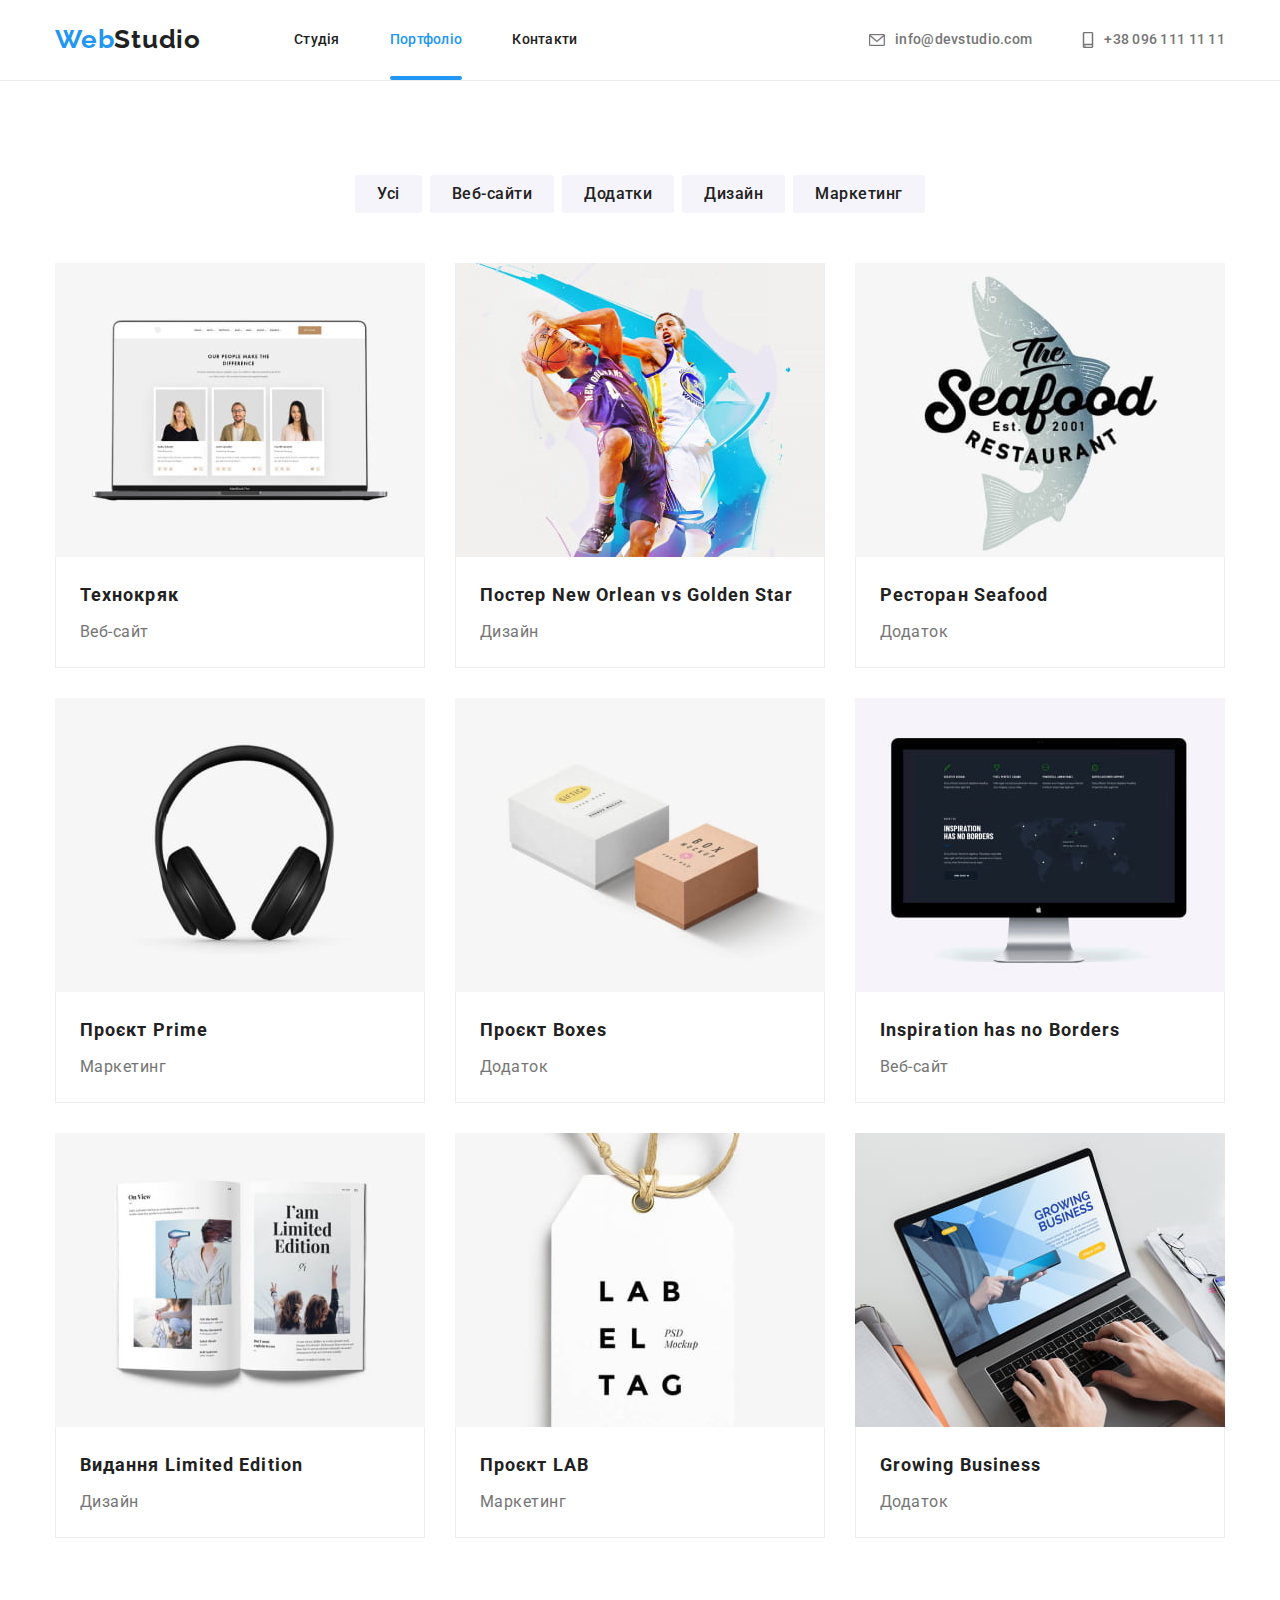
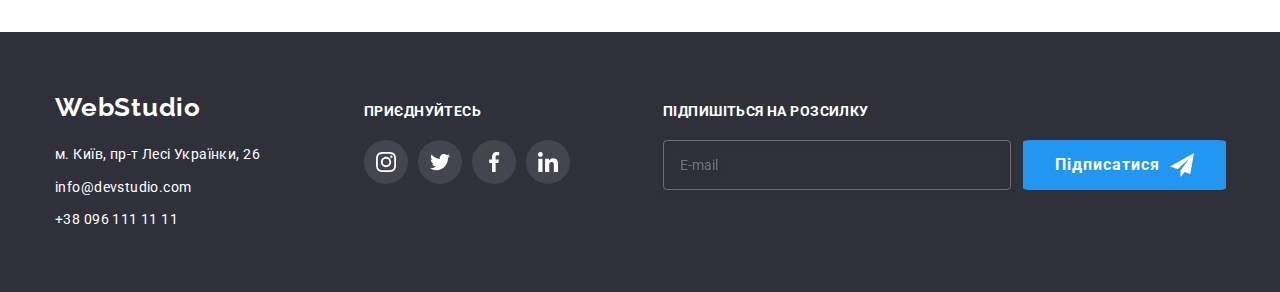
==== portfolio.html @ 3448c7d8 "Initial commit" ====
<!DOCTYPE html>
<html lang="en">

<head>
    <meta charset="UTF-8">
    <meta http-equiv="X-UA-Compatible" content="IE=edge">
    <meta name="viewport" content="width=device-width, initial-scale=1.0">
    <title>WebStudio</title>
    <link rel="stylesheet" href="./styles/modern-normalize.css">
    <link rel="stylesheet" href="./css/main.min.css">
    <!-- <link rel="stylesheet" href="./styles/styles.css"> -->
    <link rel="preconnect" href="https://fonts.googleapis.com">
    <link rel="preconnect" href="https://fonts.gstatic.com" crossorigin>
    <link rel="stylesheet"
        href="https://fonts.googleapis.com/css2?family=Raleway:wght@700&family=Roboto:wght@400;500;700;900&display=swap">

</head>

<body>
    <header class="header">
        <div class="header__container container">
            <!-- Logo -->
            <a class="logo link" href="./index.html"><span class="logo__accent">Web</span>Studio</a>
            <!--Navigation-->
            <nav class="site-nav">
                <ul class="site-nav__list list">
                    <li class="site-nav__item"><a class="site-nav__link link" href="./index.html">Студія</a>
                    </li>
                    <li class="site-nav__item"><a class="site-nav__link position link"
                            href="./portfolio.html">Портфоліо</a></li>
                    <li class="site-nav__item"><a class="site-nav__link link" href="./index.html">Контакти</a></li>
                </ul>
            </nav>

            <ul class="auth-nav list">
                <li class="auth-nav__item">
                    <a class="auth-nav__link link" href="mailto:info@devstudio.com">
                        <svg class="auth-nav__icon" width="16" height="12">
                            <use href="./imeges/icons.svg#envelope"></use>
                        </svg>
                        info@devstudio.com</a>
                </li>
                <li class="auth-nav__item"><a class="auth-nav__link link" href="tel:+380961111111">
                        <svg class="auth-nav__icon" width="12" height="16">
                            <use href="./imeges/icons.svg#smartphone"></use>
                        </svg>
                        +38 096 111 11 11</a></li>
            </ul>
        </div>
    </header>

    <main>
        <section class="section our-work">
            <div class="container">
                <h1 class="visually-hidden">Наші роботи</h1>
                <!-- list nav -->
                <ul class="button-list list">
                    <li class="button-list__item "><button class="btn" type="button">Усі</button></li>
                    <li class="button-list__item"><button class="btn" type="button">Веб-сайти</button></li>
                    <li class="button-list__item"><button class="btn" type="button">Додатки</button></li>
                    <li class="button-list__item"><button class="btn" type="button">Дизайн</button></li>
                    <li class="button-list__item"><button class="btn" type="button">Маркетинг</button></li>
                </ul>

                <ul class="card__list list">
                    <li class="card">
                        <a class="card__link link" href="">
                            <div class="card__thumb">
                                <img src="./imeges/img-portfolio/img.jpg" alt="Ноутбук із відкритим сайтом" width="370"
                                    height="294">
                                <div class="card__modal">
                                    <p class="card__text text">Ресурс пропонує комплексні пропозиції з різним рівнем
                                        функціоналу та
                                        сервісів. Все це дозволить відвідувачу отримати
                                        вичерпні відомості про компанію чи приватну особу.</p>
                                </div>
                            </div>
                            <div class="card__name">
                                <h2 class="card__title">Технокряк</h2>
                                <p class="card__category">Веб-сайт</p>
                            </div>
                        </a>

                    </li>
                    <li class="item card">
                        <a class="card__link link" href="">
                            <div class="card__thumb">
                                <img src="./imeges/img-portfolio/img-1.jpg" alt="Баскетболісти під час боротьби"
                                    width="370" height="294">
                                <div class="card__modal">
                                    <p class="card__text">Ресурс пропонує комплексні пропозиції з різним рівнем
                                        функціоналу та
                                        сервісів. Все це дозволить відвідувачу отримати
                                        вичерпні відомості про компанію чи приватну особу.</p>
                                </div>
                            </div>
                            <div class="card__name">
                                <h2 class="card__title">Постер New Orlean vs Golden Star</h2>
                                <p class="card__category">Дизайн</p>
                            </div>
                        </a>

                    </li>
                    <li class="item card">
                        <a class="card__link link" href="">
                            <div class="card__thumb">
                                <img src="./imeges/img-portfolio/img-2.jpg" alt="Логотип ресторана Seafood" width="370"
                                    height="294">
                                <div class="card__modal">
                                    <p class="card__text">Ресурс пропонує комплексні пропозиції з різним рівнем
                                        функціоналу та
                                        сервісів. Все це дозволить відвідувачу отримати
                                        вичерпні відомості про компанію чи приватну особу.</p>
                                </div>
                            </div>
                            <div class="card__name">
                                <h2 class="card__title">Ресторан Seafood</h2>
                                <p class="card__category">Додаток</p>
                            </div>
                        </a>

                    </li>
                    <li class="item card">
                        <a class="card__link link" href="">
                            <div class="card__thumb">
                                <img src="./imeges/img-portfolio/img-3.jpg" alt="Повнорозмірні навушники" width="370"
                                    height="294">
                                <div class="card__modal">
                                    <p class="card__text">Ресурс пропонує комплексні пропозиції з різним рівнем
                                        функціоналу та
                                        сервісів. Все це дозволить відвідувачу отримати
                                        вичерпні відомості про компанію чи приватну особу.</p>
                                </div>
                            </div>
                            <div class="card__name">
                                <h2 class="card__title">Проєкт Prime</h2>
                                <p class="card__category">Маркетинг</p>
                            </div>
                        </a>

                    </li>
                    <li class="item card">
                        <a class="card__link link" href="">
                            <div class="card__thumb">
                                <img src="./imeges/img-portfolio/img-4.jpg"
                                    alt="Дві коробки, велика білого кольору маленька коричневого кольору" width="370"
                                    height="294">
                                <div class="card__modal">
                                    <p class="card__text">Ресурс пропонує комплексні пропозиції з різним рівнем
                                        функціоналу та
                                        сервісів. Все це дозволить відвідувачу отримати
                                        вичерпні відомості про компанію чи приватну особу.</p>
                                </div>
                            </div>
                            <div class="card__name">
                                <h2 class="card__title">Проєкт Boxes</h2>
                                <p class="card__category">Додаток</p>
                            </div>
                        </a>

                    </li>
                    <li class="item card">
                        <a href="" class="card__link link">
                            <div class="card__thumb">
                                <img src="./imeges/img-portfolio/img-5.jpg"
                                    alt="iMac з відкритим сайтом Inspiration has no Borders" width="370" height="294">
                                <div class="card__modal">
                                    <p class="card__text">Ресурс пропонує комплексні пропозиції з різним рівнем
                                        функціоналу та
                                        сервісів. Все це дозволить відвідувачу отримати
                                        вичерпні відомості про компанію чи приватну особу.</p>
                                </div>
                            </div>
                            <div class="card__name">
                                <h2 class="card__title">Inspiration has no Borders</h2>
                                <p class="card__category">Веб-сайт</p>
                            </div>
                        </a>

                    </li>
                    <li class="item card">
                        <a href="" class="card__link link">
                            <div class="card__thumb">
                                <img src="./imeges/img-portfolio/img-6.jpg" alt="Відкрита біла книжка" width="370"
                                    height="294">
                                <div class="card__modal">
                                    <p class="card__text">Ресурс пропонує комплексні пропозиції з різним рівнем
                                        функціоналу та
                                        сервісів. Все це дозволить відвідувачу отримати
                                        вичерпні відомості про компанію чи приватну особу.</p>
                                </div>
                            </div>
                            <div class="card__name">
                                <h2 class="card__title">Видання Limited Edition</h2>
                                <p class="card__category">Дизайн</p>
                            </div>
                        </a>

                    </li>
                    <li class="item card">
                        <a href="" class="card__link link">
                            <div class="card__thumb">
                                <img src="./imeges/img-portfolio/img-7.jpg" alt="Бірки для одягу" width="370"
                                    height="294">
                                <div class="card__modal">
                                    <p class="card__text">Ресурс пропонує комплексні пропозиції з різним рівнем
                                        функціоналу та
                                        сервісів. Все це дозволить відвідувачу отримати
                                        вичерпні відомості про компанію чи приватну особу.</p>
                                </div>
                            </div>
                            <div class="card__name">
                                <h2 class="card__title">Проєкт LAB</h2>
                                <p class="card__category">Маркетинг</p>
                            </div>
                        </a>

                    </li>
                    <li class="item card">
                        <a href="" class="card__link link">
                            <div class="card__thumb">
                                <img src="./imeges/img-portfolio/img-8.jpg" alt="Процес роботи на наутбуц" width="370"
                                    height="294">
                                <div class="card__modal">
                                    <p class="card__text">Ресурс пропонує комплексні пропозиції з різним рівнем
                                        функціоналу та
                                        сервісів. Все це дозволить відвідувачу отримати
                                        вичерпні відомості про компанію чи приватну особу.</p>
                                </div>
                            </div>
                            <div class="card__name">
                                <h2 class="card__title">Growing Business</h2>
                                <p class="card__category">Додаток</p>
                            </div>
                        </a>

                    </li>
                </ul>

            </div>
        </section>



    </main>

    <footer class="footer">

        <!--Address-->
        <div class="container foot-add">

            <div class="address-thomb">
                <a class="logo link" href="./index.html"><span class="alogo__accent">Web</span>Studio</a>

                <address class="address">
                    <ul class="address__list">
                        <li class="address__item"><a class="address__link link"
                                href="https://goo.gl/maps/9xss51EfxwouUqXj7" target="_blank"
                                rel="noreferrer noopener">м. Київ, пр-т Лесі Українки, 26</a>
                        </li>
                        <li class="address__item"><a class="address__link link"
                                href="mailto:info@devstudio.com">info@devstudio.com</a></li>
                        <li class="address__item"><a class="address__link link" href="tel:+380961111111">+38 096 111 11
                                11</a></li>
                    </ul>
                </address>
            </div>


            <div class="sociallink">
                <p class="sociallink__title title">приєднуйтесь</p>
                <ul class="social-network list">
                    <li class="social-network__item"><a class="social-network__link social-network__link--darkbg link"
                            href="https://www.instagram.com" target="_blank" aria-label="instagram">
                            <svg class="social-network__icon social-network__icon--white" width="20" height="20">
                                <use href="./imeges/icons.svg#instagram"></use>
                            </svg></a></li>
                    <li class="social-network__item"><a class="social-network__link social-network__link--darkbg link"
                            href="https://twitter.com/?lang=ru" target="_blank" aria-label="twitter"><svg
                                class="social-network__icon social-network__icon--white" width="20" height="20">
                                <use href="./imeges/icons.svg#twitter"></use>
                            </svg></a></li>
                    <li class="social-network__item"><a class="social-network__link social-network__link--darkbg link"
                            href="https://www.facebook.com" target="_blank" aria-label="facebook"><svg
                                class="social-network__icon social-network__icon--white" width="20" height="20">
                                <use href="./imeges/icons.svg#facebook"></use>
                            </svg></a></li>
                    <li class="social-network__item"><a class="social-network__link social-network__link--darkbg link"
                            href="https://www.linkedin.com/login/uk" target="_blank" aria-label="linkedin"><svg
                                class="social-network__icon social-network__icon--white" width="20" height="20">
                                <use href="./imeges/icons.svg#linkedin"></use>
                            </svg></a></li>
                </ul>
            </div>

            <div class="send-form">
                <form name="send-form">
                    <p class="send-form__title">Підпишіться на розсилку</p>
                    <div class="send-form__thomb">
                        <label>
                            <input class="send__input" type="email" name="send" placeholder="E-mail">
                        </label>
                        <button class="send__btn primary btn" type="submit">
                            Підписатися
                            <svg class="send__icon" width="24" height="24">
                                <use href="./imeges/icons.svg#send"></use>
                            </svg>
                        </button>
                    </div>
                </form>
            </div>

        </div>
    </footer>
</body>

</html>
---- css/main.min.css ----
:root{--main-color-title: #212121;--main-color-text: #757575;--accent-color: #2196F3;--additional-color: rgba(255, 255, 255, 0.6);--black-color: #000000;--main-background-color: #fff;--header-bg: #ECECEC;--additional-bg: #2F303A;--btn-color: #F5F4FA;--bg-portfolio: #EEEEEE;--icon: #AFB1B8;--white-ten-persent: rgba(255, 255, 255, 0.1);--black-ten-persent: rgba(0, 0, 0, 0.1);--backdrop: rgba(0, 0, 0, 0.2);--rgba-accent-bg: rgba(33, 150, 243, 0.9);--activity-modal: rgba(47, 48, 58, 0.8);--duration: 250ms;--timing-function: cubic-bezier(0.4, 0, 0.2, 1);--register-form-border: 1px solid rgba(33, 33, 33, 0.2)}h1,h2,h3,h4,h5,h6,p,ul{margin-top:0;margin-bottom:0;padding-right:0;padding-left:0}body{background-color:var(--main-background-color);color:var(--main-color-text);font-family:"Roboto",sans-serif;letter-spacing:.03em;font-size:14px}img{display:block}.list{display:-webkit-box;display:-ms-flexbox;display:flex;list-style-type:none;margin:0;padding-left:0}.link{text-decoration:none;color:var(--main-color-title)}.title{margin-bottom:10px;font-weight:700;font-size:14px;line-height:1.14;letter-spacing:.03em;text-transform:uppercase;color:var(--main-color-title)}.position{position:relative;color:#2196f3}.section{padding-top:94px;padding-bottom:94px}.section-title{margin-bottom:50px;font-weight:700;font-size:36px;line-height:1.16;text-align:center;letter-spacing:.03em;color:var(--main-color-title)}.visually-hidden{position:absolute;width:1px;height:1px;margin:-1px;border:0;padding:0;white-space:nowrap;-webkit-clip-path:inset 100%;clip-path:inset 100%;clip:rect(0 0 0 0);overflow:hidden}.container{margin-right:auto;margin-left:auto;width:1200px;padding-right:15px;padding-left:15px}.header{border-bottom-width:1px;border-bottom-style:solid;border-bottom-color:var(--header-bg)}.header__container{display:-webkit-box;display:-ms-flexbox;display:flex;-webkit-box-align:center;-ms-flex-align:center;align-items:center}.auth-nav{display:-webkit-box;display:-ms-flexbox;display:flex}.site-nav__item,.auth-nav__item{font-weight:500;font-size:14px;line-height:1.14;letter-spacing:.02em}.site-nav__item+.site-nav__item{margin-left:50px}.auth-nav{margin-left:auto}.auth-nav__item+.auth-nav__item{margin-left:50px}.site-nav__link,.auth-nav__link{-webkit-transition:color var(--duration) var(--timing-function);transition:color var(--duration) var(--timing-function)}.site-nav__link:hover,.site-nav__link:focus{color:var(--accent-color)}.site-nav__link{display:block;padding-top:32px;padding-bottom:32px}.auth-nav__link{color:var(--main-color-text)}.auth-nav__link:hover{color:var(--accent-color)}.auth-nav__link:focus{color:var(--accent-color)}.site-nav__link.position::after{position:absolute;left:0;bottom:0;content:"";width:100%;height:4px;border-radius:2px;background-color:var(--accent-color)}.auth-nav__icon{fill:currentColor;stroke:currentColor}.auth-nav__link{display:-webkit-box;display:-ms-flexbox;display:flex;-webkit-box-align:center;-ms-flex-align:center;align-items:center;gap:10px}.btn{padding-top:6px;padding-right:22px;padding-bottom:6px;padding-left:22px;cursor:pointer;outline:none;border:none;border-radius:4%;font-weight:500;font-size:16px;line-height:1.625;-webkit-box-align:center;-ms-flex-align:center;align-items:center;text-align:center;letter-spacing:.03em;color:var(--main-color-title);background-color:var(--btn-color);font-family:inherit;-webkit-transition:color var(--duration) var(--timing-function),background-color var(--duration) var(--timing-function),-webkit-box-shadow var(--duration) var(--timing-function);transition:color var(--duration) var(--timing-function),background-color var(--duration) var(--timing-function),-webkit-box-shadow var(--duration) var(--timing-function);transition:color var(--duration) var(--timing-function),background-color var(--duration) var(--timing-function),box-shadow var(--duration) var(--timing-function);transition:color var(--duration) var(--timing-function),background-color var(--duration) var(--timing-function),box-shadow var(--duration) var(--timing-function),-webkit-box-shadow var(--duration) var(--timing-function)}.btn:hover{color:var(--main-background-color);background-color:var(--accent-color);-webkit-box-shadow:0px 3px 1px rgba(0,0,0,.1),0px 1px 2px rgba(0,0,0,.08),0px 2px 2px rgba(0,0,0,.12);box-shadow:0px 3px 1px rgba(0,0,0,.1),0px 1px 2px rgba(0,0,0,.08),0px 2px 2px rgba(0,0,0,.12)}.btn:focus{color:var(--main-background-color);background-color:var(--accent-color);-webkit-box-shadow:0px 3px 1px rgba(0,0,0,.1),0px 1px 2px rgba(0,0,0,.08),0px 2px 2px rgba(0,0,0,.12);box-shadow:0px 3px 1px rgba(0,0,0,.1),0px 1px 2px rgba(0,0,0,.08),0px 2px 2px rgba(0,0,0,.12)}.btn:active{color:var(--main-background-color);background-color:var(--accent-color);-webkit-box-shadow:0px 3px 1px rgba(0,0,0,.1),0px 1px 2px rgba(0,0,0,.08),0px 2px 2px rgba(0,0,0,.12);box-shadow:0px 3px 1px rgba(0,0,0,.1),0px 1px 2px rgba(0,0,0,.08),0px 2px 2px rgba(0,0,0,.12)}.btn.primary{padding-top:10px;padding-right:32px;padding-bottom:10px;padding-left:32px;background-color:var(--accent-color);color:var(--main-background-color);font-weight:700;letter-spacing:.06em}.close-btn{cursor:pointer;display:-webkit-box;display:-ms-flexbox;display:flex;-webkit-box-pack:center;-ms-flex-pack:center;justify-content:center;-webkit-box-align:center;-ms-flex-align:center;align-items:center;position:absolute;top:8px;right:8px;width:30px;height:30px;border-radius:50%;border:1px solid var(--black-ten-persent);background-color:var(--main-background-color);-webkit-transition:fill var(--duration) var(--timing-function);transition:fill var(--duration) var(--timing-function)}.close-btn:hover{fill:var(--accent-color)}.hero{background-color:var(--additional-bg);text-align:center;padding:200px 0;background-image:-webkit-gradient(linear, left top, right top, from(rgba(47, 48, 58, 0.4)), to(rgba(47, 48, 58, 0.4))),url(../imeges/img-bg/Img.jpg);background-image:linear-gradient(to right, rgba(47, 48, 58, 0.4), rgba(47, 48, 58, 0.4)),url(../imeges/img-bg/Img.jpg);background-repeat:no-repeat;background-size:cover;height:600px;max-width:1600px;margin-left:auto;margin-right:auto}.hero__title{width:696px;margin:0 auto;margin-bottom:30px;font-weight:900;font-size:44px;line-height:1.36;letter-spacing:.06em;text-transform:uppercase;color:var(--main-background-color)}.logo{display:block;margin-right:93px;font-family:"Raleway";font-weight:700;font-size:26px;line-height:1.2;letter-spacing:.03em;color:var(--main-color-title)}.footer .logo{color:var(--main-background-color);margin-bottom:20px}.logo--white{color:var(--main-background-color);margin-bottom:20px}.logo__accent{color:var(--accent-color)}.hero{background-color:var(--additional-bg);text-align:center;padding:200px 0;background-image:-webkit-gradient(linear, left top, right top, from(rgba(47, 48, 58, 0.4)), to(rgba(47, 48, 58, 0.4))),url(../imeges/img-bg/Img.jpg);background-image:linear-gradient(to right, rgba(47, 48, 58, 0.4), rgba(47, 48, 58, 0.4)),url(../imeges/img-bg/Img.jpg);background-repeat:no-repeat;background-size:cover;height:600px;max-width:1600px;margin-left:auto;margin-right:auto}.hero__title{width:696px;margin:0 auto;margin-bottom:30px;font-weight:900;font-size:44px;line-height:1.36;letter-spacing:.06em;text-transform:uppercase;color:var(--main-background-color)}.features.section{padding-bottom:0}.features__icon{display:-webkit-box;display:-ms-flexbox;display:flex;width:270;height:120px;background-color:var(--btn-color);-webkit-box-align:center;-ms-flex-align:center;align-items:center;-webkit-box-pack:center;-ms-flex-pack:center;justify-content:center;margin-bottom:30px;border-radius:4px}.features__item{width:270px}.features__item+.features__item{margin-left:30px}.activity__item+.activity__item{margin-left:30px}.activity__modal{position:relative}.activity__title{position:absolute;display:-webkit-box;display:-ms-flexbox;display:flex;-webkit-box-pack:center;-ms-flex-pack:center;justify-content:center;-webkit-box-align:center;-ms-flex-align:center;align-items:center;color:var(--main-background-color);bottom:0;margin-bottom:0;width:100%;height:70px;background-color:var(--activity-modal)}.team__title{font-weight:700;font-size:14px;line-height:1.14;letter-spacing:.03em;color:var(--main-color-title);text-transform:none}.team__item{background-color:var(--main-background-color);-webkit-box-shadow:0px 1px 3px rgba(0,0,0,.12),0px 1px 1px rgba(0,0,0,.14),0px 2px 1px rgba(0,0,0,.2);box-shadow:0px 1px 3px rgba(0,0,0,.12),0px 1px 1px rgba(0,0,0,.14),0px 2px 1px rgba(0,0,0,.2);border-radius:0px 0px 4px 4px}.text{font-size:14px;line-height:1.7;letter-spacing:.03em;color:var(--main-color-text)}.team__text{font-size:16px;font-weight:400;text-align:center;margin-bottom:16px;line-height:1.7;letter-spacing:.03em}.team{background-color:#f5f4fa}.team__title{font-weight:500;font-size:16px;line-height:1.187;text-align:center;letter-spacing:.03em;color:var(--main-color-title)}.team__item+.team__item{margin-left:30px}.team__person{padding-top:30px;padding-bottom:30px}.client__list{display:-webkit-box;display:-ms-flexbox;display:flex;-webkit-box-pack:center;-ms-flex-pack:center;justify-content:center;gap:30px}.client__icon{fill:currentColor;width:170px;height:92px}.client__link{display:block;border:1px solid var(--icon);border-radius:4px;color:var(--icon);width:170px;height:92px;-webkit-transition:color var(--duration) var(--timing-function),border-color var(--duration) var(--timing-function);transition:color var(--duration) var(--timing-function),border-color var(--duration) var(--timing-function)}.client__link:hover{color:var(--accent-color);border-color:var(--accent-color)}.client__link:focus{color:var(--accent-color);border-color:var(--accent-color)}.footer{background-color:var(--additional-bg);padding-bottom:60px;padding-top:60px}.address__link{font-style:normal;font-weight:400;font-size:14px;line-height:1.7;letter-spacing:.03em;color:var(--additional-color)}.address__link{font-style:normal;font-weight:400;font-size:14px;line-height:1.7;letter-spacing:.03em;color:#fff}.address__list{list-style:none}.address__item:not(:last-child){margin-bottom:9px}.address__link{-webkit-transition:color var(--duration) var(--timing-function);transition:color var(--duration) var(--timing-function)}.address__link:hover{color:var(--accent-color)}.address__link:focus{color:var(--accent-color)}.foot-add{display:-webkit-box;display:-ms-flexbox;display:flex;-webkit-box-align:baseline;-ms-flex-align:baseline;align-items:baseline}.address-thomb{margin-right:70px}.sociallink{margin-right:93px}.sociallink__title{color:var(--main-background-color);margin-bottom:20px}.send__icon{fill:#fff}.send__btn{display:-webkit-box;display:-ms-flexbox;display:flex;gap:10px}.send-form__thomb{display:-webkit-box;display:-ms-flexbox;display:flex}.send-form__title{color:var(--main-background-color);margin-bottom:20px;font-weight:700;font-size:14px;line-height:1.14;letter-spacing:.03em;text-transform:uppercase}.send__input{background-color:rgba(0,0,0,0);height:50px;width:348px;outline:rgba(0,0,0,0);border:1px solid rgba(255,255,255,.3);-webkit-filter:drop-shadow(0px 4px 4px rgba(0, 0, 0, 0.15));filter:drop-shadow(0px 4px 4px rgba(0, 0, 0, 0.15));border-radius:4px;margin-right:12px;padding-left:16px;color:var(--main-background-color);-webkit-transition:border var(--duration) var(--timing-function);transition:border var(--duration) var(--timing-function)}.send__input{padding-left:16px}.send__input:focus{border:1px solid var(--accent-color)}.send-form{margin-right:auto}.social-network{display:-webkit-box;display:-ms-flexbox;display:flex;gap:10px;-webkit-box-pack:center;-ms-flex-pack:center;justify-content:center}.social-network__link{display:-webkit-box;display:-ms-flexbox;display:flex;-webkit-box-align:center;-ms-flex-align:center;align-items:center;-webkit-box-pack:center;-ms-flex-pack:center;justify-content:center;width:44px;height:44px;color:var(--icon);border-radius:50%;background-color:var(--main-background-color);-webkit-transition:color var(--duration) var(--timing-function),background-color var(--duration) var(--timing-function);transition:color var(--duration) var(--timing-function),background-color var(--duration) var(--timing-function)}.social-network__icon{fill:currentColor}.social-network__link:hover{color:var(--main-background-color);background-color:var(--accent-color)}.social-network__link:focus{color:var(--main-background-color);background-color:var(--accent-color)}.social-network__icon--white{color:var(--main-background-color)}.social-network__link--darkbg{background-color:var(--white-ten-persent)}.backdrop{position:fixed;top:0;left:0;width:100%;height:100%;background-color:var(--backdrop);-webkit-transition:opacity var(--duration) var(--timing-function);transition:opacity var(--duration) var(--timing-function)}.backdrop.is-hidden{opacity:0;pointer-events:none;visibility:hidden}.backdrop.is-hidden .modal{opacity:0;-webkit-transform:translate(-50%, 0px);transform:translate(-50%, 0px)}.modal{position:absolute;top:50%;left:50%;-webkit-transform:translate(-50%, -50%);transform:translate(-50%, -50%);width:528px;height:581px;padding:40px;background-color:var(--main-background-color);-webkit-box-shadow:0px 1px 3px rgba(0,0,0,.12),0px 1px 1px rgba(0,0,0,.14),0px 2px 1px rgba(0,0,0,.2);box-shadow:0px 1px 3px rgba(0,0,0,.12),0px 1px 1px rgba(0,0,0,.14),0px 2px 1px rgba(0,0,0,.2);border-radius:4px;-webkit-transition:opacity var(--duration) var(--timing-function),visibility var(--duration) var(--timing-function),-webkit-transform var(--duration) var(--timing-function);transition:opacity var(--duration) var(--timing-function),visibility var(--duration) var(--timing-function),-webkit-transform var(--duration) var(--timing-function);transition:opacity var(--duration) var(--timing-function),transform var(--duration) var(--timing-function),visibility var(--duration) var(--timing-function);transition:opacity var(--duration) var(--timing-function),transform var(--duration) var(--timing-function),visibility var(--duration) var(--timing-function),-webkit-transform var(--duration) var(--timing-function)}.register-form__title{display:block;text-align:center;margin-bottom:12px;font-size:20px;color:var(--main-color-title)}.register-form__group{position:relative;display:block;margin-bottom:20px}.register-form__field{position:relative;display:block;margin-bottom:10px}.register-form__lable{display:block;margin-bottom:4px;font-weight:400;font-size:12px;line-height:1.16;letter-spacing:.01em}.register-form__input{width:100%;height:45px;padding-left:42px;padding-right:42px;border:var(--register-form-border);border-radius:4px;outline:rgba(0,0,0,0);-webkit-transition:border var(--duration) var(--timing-function);transition:border var(--duration) var(--timing-function)}.register-form__input:hover{border:1px solid var(--accent-color)}.register-form__input:focus{border:1px solid var(--accent-color)}.register-form__message{display:block;width:100%;height:130px;padding:18px;font-size:14px;resize:none;outline:rgba(0,0,0,0);border:var(--register-form-border);border-radius:10px;-webkit-transition:border var(--duration) var(--timing-function);transition:border var(--duration) var(--timing-function)}.register-form__message:hover{border:1px solid var(--accent-color)}.register-form__message:focus{border:1px solid var(--accent-color)}.register-form__agreement{display:-webkit-box;display:-ms-flexbox;display:flex;-webkit-box-align:center;-ms-flex-align:center;align-items:center;-webkit-box-pack:center;-ms-flex-pack:center;justify-content:center;gap:10px;margin-bottom:30px}.register-form__heading{display:block;margin-bottom:10px;font-size:14px}.register-form__icon{position:absolute;display:block;bottom:12px;left:12px;-webkit-transition:fill var(--duration) var(--timing-function);transition:fill var(--duration) var(--timing-function)}.register-form__input:hover~.register-form__icon{fill:var(--accent-color)}.register-form__input:focus~.register-form__icon{fill:var(--accent-color)}.register-form__icon-check{opacity:0;-webkit-transition:opacity var(--duration) var(--timing-function);transition:opacity var(--duration) var(--timing-function)}.register-form__icon-uncheck{opacity:1;-webkit-transition:opacity var(--duration) var(--timing-function);transition:opacity var(--duration) var(--timing-function)}.register-form__checkbox:checked+.register-form__icons .register-form__icon-check{opacity:1}.register-form__checkbox:checked+.register-form__icons .register-form__icon-uncheck{opacity:0}.register-form__link{color:var(--accent-color)}.register-form__btn{display:block;margin:0 auto;width:200px;-webkit-box-shadow:0px 3px 1px rgba(0,0,0,.1),0px 1px 2px rgba(0,0,0,.08),0px 2px 2px rgba(0,0,0,.12);box-shadow:0px 3px 1px rgba(0,0,0,.1),0px 1px 2px rgba(0,0,0,.08),0px 2px 2px rgba(0,0,0,.12)}.button-list__item+.button-list__item{margin-left:8px}.card__title{margin-bottom:4px;font-weight:700;font-size:18px;line-height:2;letter-spacing:.06em;color:var(--main-color-title)}.card__category{font-weight:400;font-size:16px;line-height:1.87;letter-spacing:.03em;color:var(--main-color-text)}.section.our-work .list{-webkit-box-pack:center;-ms-flex-pack:center;justify-content:center}.card__list{display:-webkit-box;display:-ms-flexbox;display:flex;margin-top:50px;-ms-flex-wrap:wrap;flex-wrap:wrap}.card{margin-right:30px;margin-bottom:30px}.card__name{padding:20px 24px;border:1px solid var(--bg-portfolio);border-top:none}.card:nth-child(3n){margin-right:0px}.card:nth-last-child(-n+3){margin-bottom:0px}.card__link{display:block;-webkit-transition:-webkit-box-shadow var(--duration) var(--timing-function);transition:-webkit-box-shadow var(--duration) var(--timing-function);transition:box-shadow var(--duration) var(--timing-function);transition:box-shadow var(--duration) var(--timing-function), -webkit-box-shadow var(--duration) var(--timing-function)}.card__link:hover{-webkit-box-shadow:0px 1px 1px rgba(0,0,0,.12),0px 4px 4px rgba(0,0,0,.06),1px 4px 6px rgba(0,0,0,.16);box-shadow:0px 1px 1px rgba(0,0,0,.12),0px 4px 4px rgba(0,0,0,.06),1px 4px 6px rgba(0,0,0,.16)}.card__link:focus{-webkit-box-shadow:0px 1px 1px rgba(0,0,0,.12),0px 4px 4px rgba(0,0,0,.06),1px 4px 6px rgba(0,0,0,.16);box-shadow:0px 1px 1px rgba(0,0,0,.12),0px 4px 4px rgba(0,0,0,.06),1px 4px 6px rgba(0,0,0,.16)}.card__thumb{position:relative;overflow:hidden}.card__thumb::before{content:"";position:absolute;top:0;left:0;width:100%;height:100%;background-color:var(--rgba-accent-bg);opacity:0;-webkit-transform:translate(0, 100%);transform:translate(0, 100%);-webkit-transition:opacity var(--duration) var(--timing-function),-webkit-transform var(--duration) var(--timing-function);transition:opacity var(--duration) var(--timing-function),-webkit-transform var(--duration) var(--timing-function);transition:transform var(--duration) var(--timing-function),opacity var(--duration) var(--timing-function);transition:transform var(--duration) var(--timing-function),opacity var(--duration) var(--timing-function),-webkit-transform var(--duration) var(--timing-function)}.card__link:hover .card__thumb::before,.card__link:focus .card__thumb::before{opacity:1;-webkit-transform:translate(0, 0);transform:translate(0, 0)}.card__text{position:absolute;top:0;left:0;width:100%;height:100%;color:var(--main-background-color);padding:63px,24px;padding:63px 24px;font-size:18px;line-height:1.5;letter-spacing:.03em;opacity:0;-webkit-transform:translate(0, 100%);transform:translate(0, 100%);-webkit-transition:opacity var(--duration) var(--timing-function),-webkit-transform var(--duration) var(--timing-function);transition:opacity var(--duration) var(--timing-function),-webkit-transform var(--duration) var(--timing-function);transition:transform var(--duration) var(--timing-function),opacity var(--duration) var(--timing-function);transition:transform var(--duration) var(--timing-function),opacity var(--duration) var(--timing-function),-webkit-transform var(--duration) var(--timing-function)}.card__link:hover .card__text{opacity:1;-webkit-transform:translate(0, 0);transform:translate(0, 0)}.card__link:focus{opacity:1;-webkit-transform:translate(0, 0);transform:translate(0, 0)}/*# sourceMappingURL=main.min.css.map */
---- styles/styles.css ----
/* :root {
    --main-color-title: #212121;
    --main-color-text: #757575;
    --accent-color: #2196F3;
    --additional-color: rgba(255, 255, 255, 0.6);
    --black-color: #000000;
    --main-background-color: #fff;
    --header-bg: #ECECEC;
    --additional-bg: #2F303A;
    --btn-color: #F5F4FA;
    --bg-portfolio: #EEEEEE;
    --icon: #AFB1B8;
    --white-ten-persent: rgba(255, 255, 255, 0.1);
    --black-ten-persent: rgba(0, 0, 0, 0.1);
    --backdrop: rgba(0, 0, 0, 0.2);
    --rgba-accent-bg: rgba(33, 150, 243, 0.9);
    --activity-modal:rgba(47, 48, 58, 0.8);
    --duration: 250ms;
    --timing-function: cubic-bezier(0.4, 0, 0.2, 1);
    --register-form-border: 1px solid rgba(33, 33, 33, 0.2);
} */


/* Utility */


/* body {
    background-color: var(--main-background-color);
    color: var(--main-color-text);
    font-family: 'Roboto', sans-serif;
    letter-spacing: 0.03em;
    font-size: 14px;
}

h1,
h2,
h3,
h4,
h5,
h6,
p,
ul {
    margin-top: 0;
    margin-bottom: 0;
    padding-right: 0;
    padding-left: 0;
}

img {
    display: block;
}

.list {
    display: flex;
    list-style-type: none;
    margin: 0;
    padding-left: 0;
}

.link {
    text-decoration: none;
    color: var(--main-color-title);
}

.logo {
    display: block;
    margin-right: 93px;

    font-family: 'Raleway';
    font-weight: 700;
    font-size: 26px;
    line-height: 1.2;
    letter-spacing: 0.03em;
    color: var(--main-color-title);
}

.position {
    position: relative;
    color: #2196F3;
}

.section {
    padding-top: 94px;
    padding-bottom: 94px;
}

.section-title {
    margin-bottom: 50px;

    font-weight: 700;
    font-size: 36px;
    line-height: 1.16;
    text-align: center;
    letter-spacing: 0.03em;
    color: var(--main-color-title);
}

.visually-hidden {
    position: absolute;
    width: 1px;
    height: 1px;
    margin: -1px;
    border: 0;
    padding: 0;
    white-space: nowrap;
    clip-path: inset (100%);
    clip: rect(0 0 0 0);
    overflow: hidden;
}

.container {
    margin-right: auto;
    margin-left: auto;
    width: 1200px;
    padding-right: 15px;
    padding-left: 15px;
} */

/* header */

/* .header {
    border-bottom-width: 1px;
    border-bottom-style: solid;
    border-bottom-color: var(--header-bg);

}

.header__container {
    display: flex;
    align-items: center;
}

.auth-nav {
    display: flex;
}

.logo__accent {
    color: var(--accent-color);
} */

/* nav */

/* .site-nav__item,
.auth-nav__item {
    font-weight: 500;
    font-size: 14px;
    line-height: 1.14;
    letter-spacing: 0.02em;
}

.site-nav__item+.site-nav__item{
    margin-left: 50px;
}

.auth-nav {
    margin-left: auto;
}

.auth-nav__item + .auth-nav__item {
    margin-left: 50px;
}

.site-nav__link,
.auth-nav__link {
    transition: color var(--duration) var(--timing-function) ;
}

.site-nav__link:hover,
.site-nav__link:focus {
    color: var(--accent-color);
}

.site-nav__link {
    display: block;
    padding-top: 32px;
    padding-bottom: 32px;
}

.auth-nav__link {
    color: var(--main-color-text);
}

.auth-nav__link:hover,
.auth-nav__link:focus {
    color: var(--accent-color);
}

.site-nav__link.position::after {
    position: absolute;
    left: 0;
    bottom: 0;
    content: "";
    width: 100%;
    height: 4px;
    border-radius: 2px;
    background-color: var(--accent-color);
}

.auth-nav__icon {
    fill: currentColor;
    stroke: currentColor;
}

.auth-nav__link {
    display: flex;
    align-items: center;
    gap: 10px;
} */

/* hero */

/* .hero {
    background-color: var(--additional-bg);
    text-align: center;
    padding: 200px 0;
    background-image: linear-gradient(to right,
            rgba(47, 48, 58, 0.4),
            rgba(47, 48, 58, 0.4)),
        url(../imeges/img-bg/Img.jpg);
    background-repeat: no-repeat;
    background-size: cover;
    height: 600px;
    max-width: 1600px;
    margin-left: auto;
    margin-right: auto;
}

.hero__title {
    width: 696px;
    margin: 0 auto;
    margin-bottom: 30px;
    font-weight: 900;
    font-size: 44px;
    line-height: 1.36;
    letter-spacing: 0.06em;
    text-transform: uppercase;
    color: var(--main-background-color);
} */

/* Backdrom/Modal */
/* 
.backdrop {
    position: fixed;
    top: 0;
    left: 0;
    width: 100%;
    height: 100%;
    background-color: var(--backdrop);
    transition: opacity var(--duration) var(--timing-function);

}

.backdrop.is-hidden {
    opacity: 0;
    pointer-events: none;
    visibility: hidden;
}

.backdrop.is-hidden .modal {
    opacity: 0;
    transform: translate(-50%, 0px);
}

.modal {
    position: absolute;
    top: 50%;
    left: 50%;
    transform: translate(-50%, -50%);
    width: 528px;
    height: 581px;

    padding: 40px;

    background-color: var(--main-background-color);
    box-shadow: 0px 1px 3px rgba(0, 0, 0, 0.12), 0px 1px 1px rgba(0, 0, 0, 0.14), 0px 2px 1px rgba(0, 0, 0, 0.2);
    border-radius: 4px;
    transition: opacity var(--duration) var(--timing-function), transform var(--duration) var(--timing-function), visibility var(--duration) var(--timing-function) ;
  
} */

/* Register Form */

/* .register-form__title {
    display: block;
    text-align: center;
    margin-bottom: 12px;
    font-size: 20px;
    color: var(--main-color-title)
}

.register-form__group {
    position: relative;
    display: block;
    margin-bottom: 20px;

}

.register-form__field {
position: relative;
    display: block;
    margin-bottom: 10px;
}


.register-form__lable {
    display: block;
    margin-bottom: 4px;
    font-weight: 400;
    font-size: 12px;
    line-height: 1.16;
    letter-spacing: 0.01em;
}

.register-form__input {
width: 100%;
height: 45px;
padding-left: 42px;
padding-right: 42px;

border: var(--register-form-border);
border-radius: 4px;
outline: transparent;

transition: border var(--duration) var(--timing-function);
}

.register-form__input:focus,
.register-form__input:hover {
    border: 1px solid var(--accent-color);
}

.register-form__message {
display: block;
    width: 100%;
    height: 130px;
    padding: 18px;

    font-size: 14px;

    resize: none;
    outline: transparent;
    border: var(--register-form-border);
    border-radius: 10px;

    transition: border var(--duration) var(--timing-function);
}

.register-form__message:focus,
.register-form__message:hover {
    border: 1px solid var(--accent-color);
}




.register-form__agreement {
    display: flex;
    align-items: center;
    justify-content: center;
    gap: 10px;
    margin-bottom: 30px;
}

.register-form__heading {
    display: block;
    margin-bottom: 10px;
    font-size: 14px;
}

.register-form__icon {
position: absolute;
display: block;
   bottom: 12px;
   left: 12px;
   transition: fill var(--duration) var(--timing-function);
}

.register-form__input:focus ~ .register-form__icon,
.register-form__input:hover ~ .register-form__icon {
fill: var(--accent-color);
}

.register-form__icon-check {
    opacity: 0;
    transition: opacity var(--duration) var(--timing-function);
}
.register-form__icon-uncheck {
    opacity: 1;
    transition: opacity var(--duration) var(--timing-function);
}

.register-form__checkbox:checked + .register-form__icons .register-form__icon-check {
opacity: 1;
}
.register-form__checkbox:checked + .register-form__icons .register-form__icon-uncheck {
    opacity: 0;
}

.register-form__link {
    color: var(--accent-color);
}

.register-form__btn {
    display: block;
    margin: 0 auto;
    width: 200px;
    box-shadow: 0px 3px 1px rgba(0, 0, 0, 0.1), 0px 1px 2px rgba(0, 0, 0, 0.08), 0px 2px 2px rgba(0, 0, 0, 0.12);
} */

/* button */

/* .btn {
    padding-top: 6px;
    padding-right: 22px;
    padding-bottom: 6px;
    padding-left: 22px;

    cursor: pointer;
    outline: none;
    border: none;
    border-radius: 4%;
    font-weight: 500;
    font-size: 16px;
    line-height: 1.625;
    align-items: center;
    text-align: center;
    letter-spacing: 0.03em;
    color: var(--main-color-title);
    background-color: var(--btn-color);
    font-family: inherit;

    transition: color var(--duration) var(--timing-function), background-color var(--duration) var(--timing-function), box-shadow var(--duration) var(--timing-function);
}

.btn:hover,
.btn:active,
.btn:focus {
    color: var(--main-background-color);
    background-color: var(--accent-color);
    box-shadow: 0px 3px 1px rgba(0, 0, 0, 0.1), 0px 1px 2px rgba(0, 0, 0, 0.08), 0px 2px 2px rgba(0, 0, 0, 0.12);
}

.btn.primary {
    padding-top: 10px;
    padding-right: 32px;
    padding-bottom: 10px;
    padding-left: 32px;

    background-color: var(--accent-color);
    color: var(--main-background-color);
    font-weight: 700;
    letter-spacing: 0.06em;
}

.close-btn {
    cursor: pointer;
    display: flex;
    justify-content: center;
    align-items: center;
    position: absolute;
    top: 8px;
    right: 8px;
    width: 30px;
    height: 30px;
    border-radius: 50%;
    border: 1px solid var(--black-ten-persent) ;
    background-color: var(--main-background-color);
    transition: fill var(--duration) var(--timing-function);
}

.close-btn:hover {
    fill: var(--accent-color);
} */
/* main */


/* .features.section {
    padding-bottom: 0;
}

.title {
    margin-bottom: 10px;

    font-weight: 700;
    font-size: 14px;
    line-height: 1.14;
    letter-spacing: 0.03em;
    text-transform: uppercase;
    color: var(--main-color-title);
}


.features__icon {
    display: flex;
    width: 270;
    height: 120px;
    background-color: var(--btn-color);
    align-items:center;
    justify-content: center;
    margin-bottom: 30px;
    border-radius: 4px;
}

.features__item {
    width: 270px;
}

.features__item + .features__item {
    margin-left: 30px;
} */

/* Чим ми займаемося */

/* .activity__item + .activity__item {
    margin-left: 30px;
}

.activity__modal {
        position: relative;
    } 

 .activity__title {
    position: absolute;
    display: flex;
    justify-content: center;
    align-items: center;
    color: var(--main-background-color);
    
    bottom: 0;
    margin-bottom: 0;
    
    width: 100%;
    height: 70px;
    background-color: var(--activity-modal);
} */


/* ================================================================================== */

/* .team__title {
    font-weight: 700;
    font-size: 14px;
    line-height: 1.14;
    letter-spacing: 0.03em;
    color: var(--main-color-title);
    text-transform: none;
}


.team__item {
    background-color: var(--main-background-color);
    box-shadow: 0px 1px 3px rgba(0, 0, 0, 0.12), 0px 1px 1px rgba(0, 0, 0, 0.14), 0px 2px 1px rgba(0, 0, 0, 0.2);
    border-radius: 0px 0px 4px 4px;
}

.text {
    font-size: 14px;
    line-height: 1.7;
    letter-spacing: 0.03em;
    color: var(--main-color-text);
}

.team__text {
    font-size: 16px;
    font-weight: 400;
    text-align: center;
    margin-bottom: 16px;
    line-height: 1.7;
    letter-spacing: 0.03em;
}

.team {
    background-color: #F5F4FA;
}

.team__title {
    font-weight: 500;
    font-size: 16px;
    line-height: 1.187;
    text-align: center;
    letter-spacing: 0.03em;
    color: var(--main-color-title);
}


.team__item+.team__item {
    margin-left: 30px;
}

.team__person {
    padding-top: 30px;
    padding-bottom: 30px;
} */

/* social ==================================================================================*/

/* .social-network {
    display: flex;
    gap: 10px;
    justify-content: center;
}

.social-network__link {
    display: flex;
    align-items: center;
    justify-content: center;
    width: 44px;
    height: 44px;
    color: var(--icon);
    border-radius: 50%;
    background-color: var(--main-background-color);

    transition: color var(--duration) var(--timing-function), background-color var(--duration) var(--timing-function);
}

.social-network__icon {
    fill: currentColor;

}

.social-network__link:hover,
.social-network__link:focus {
    color: var(--main-background-color);
    background-color: var(--accent-color);
}

.social-network__icon--white {
    color: var(--main-background-color);
}

.social-network__link--darkbg {
background-color: var(--white-ten-persent);
} */

/* +++++++++++++++++++++++++++++++++++++++++++++================================================= */

/* кліенти */

/* .client__list {
display: flex;
justify-content: center;
gap: 30px;
}

.client__icon {
    fill: currentColor;
    width: 170px;
    height: 92px;
}

.client__link {
    display: block;
    border: 1px solid var(--icon);
    border-radius: 4px;
    color: var(--icon);
    width: 170px;
    height: 92px;

    transition: color var(--duration) var(--timing-function), border-color var(--duration) var(--timing-function);
}

.client__link:hover,
.client__link:focus {
    color: var(--accent-color);
    border-color: var(--accent-color);
} */


/* Footer ==================================================================*/

/* .footer {
    background-color: var(--additional-bg);
    padding-bottom: 60px;
    padding-top: 60px;
}


.address__link {
    font-style: normal;
    font-weight: 400;
    font-size: 14px;
    line-height: 1.7;
    letter-spacing: 0.03em;
    color: var(--additional-color);
}

.address__link {
    font-style: normal;
    font-weight: 400;
    font-size: 14px;
    line-height: 1.7;
    letter-spacing: 0.03em;
    color: #FFFFFF;
}

.address__list {
    list-style: none;
}

.address__item:not(:last-child) {
    margin-bottom: 9px;
}

.address__link {
    transition: color var(--duration) var(--timing-function);
}

.address__link:hover,
.address__link:focus {
    color: var(--accent-color);
}


.foot-add {
display: flex;
align-items: baseline;
}

.address-thomb {
    margin-right: 70px;
}

.sociallink {
    margin-right: 93px;
}

.sociallink__title {
    color: var(--main-background-color);
    margin-bottom: 20px;
} */



/* footer send ======================================================================*/
/* 
.send__icon {
    fill: #fff;
}

.send__btn {
    display: flex;
    gap: 10px;
}


.send-form__thomb {
    display: flex;
}

.send-form__title {
    color: var(--main-background-color);
    margin-bottom: 20px;
    font-weight: 700;
    font-size: 14px;
    line-height: 1.14;
    letter-spacing: 0.03em;
    text-transform: uppercase;
}

.send__input {
    background-color: transparent;
    height: 50px;
    width: 348px;
    outline: transparent;
    border: 1px solid rgba(255, 255, 255, 0.3);
    filter: drop-shadow(0px 4px 4px rgba(0, 0, 0, 0.15));
    border-radius: 4px;
    margin-right: 12px;
    padding-left: 16px;
    color: var(--main-background-color);

    transition: border var(--duration) var(--timing-function);
}

.send__input {
    padding-left: 16px;
}

.send__input:focus {
    border: 1px solid var(--accent-color);
}

.send-form {
    margin-right: auto;
} */


/* PORTFOLIO */

/* .button-list__item+.button-list__item {
    margin-left: 8px;
}

.card__title {
    margin-bottom: 4px;
    font-weight: 700;
    font-size: 18px;
    line-height: 2;
    letter-spacing: 0.06em;
    color: var(--main-color-title);
}

.card__category {
    font-weight: 400;
    font-size: 16px;
    line-height: 1.87;
    letter-spacing: 0.03em;
    color: var(--main-color-text);
}

.section.our-work .list {
    justify-content: center;
}

.card__list {
    display: flex;
    margin-top: 50px;
    flex-wrap: wrap;
}




.card {
    margin-right: 30px;
    margin-bottom: 30px;

}

.card__name {
    padding: 20px 24px;
    border: 1px solid var(--bg-portfolio);
    border-top: none;
}

.card:nth-child(3n) {
    margin-right: 0px;
}

.card:nth-last-child(-n+3) {
    margin-bottom: 0px;
}

.card__link {
    display: block;

    transition: box-shadow var(--duration) var(--timing-function);
}

.card__link:hover,
.card__link:focus {
    box-shadow: 0px 1px 1px rgba(0, 0, 0, 0.12), 0px 4px 4px rgba(0, 0, 0, 0.06), 1px 4px 6px rgba(0, 0, 0, 0.16);
} */

/* Перехід у картках */

/* .card__thumb {
    position: relative;
    overflow: hidden;
}

.card__thumb::before {
    content: "";
    position: absolute;
    top: 0;
    left: 0;
    width: 100%;
    height: 100%;
    background-color: var(--rgba-accent-bg);

    opacity: 0;
    transform: translate(0, 100%);
    transition: transform var(--duration) var(--timing-function), opacity var(--duration) var(--timing-function);
}

.card__link:hover .card__thumb::before,
.card__link:focus .card__thumb::before {
    opacity: 1;
    transform: translate(0, 0);
}

.card__text {
    position: absolute;
    top: 0;
    left: 0;
    width: 100%;
    height: 100%;

    color: var(--main-background-color);
    padding: 63px, 24px;
    padding: 63px 24px;
    font-size: 18px;
    line-height: 1.5;
    letter-spacing: 0.03em;

    opacity: 0;
    transform: translate(0, 100%);
    transition: transform var(--duration) var(--timing-function), opacity var(--duration) var(--timing-function);
    
}

.card__link:hover .card__text,
.card__link:focus .card__text {
    opacity: 1;
    transform: translate(0, 0);
} */
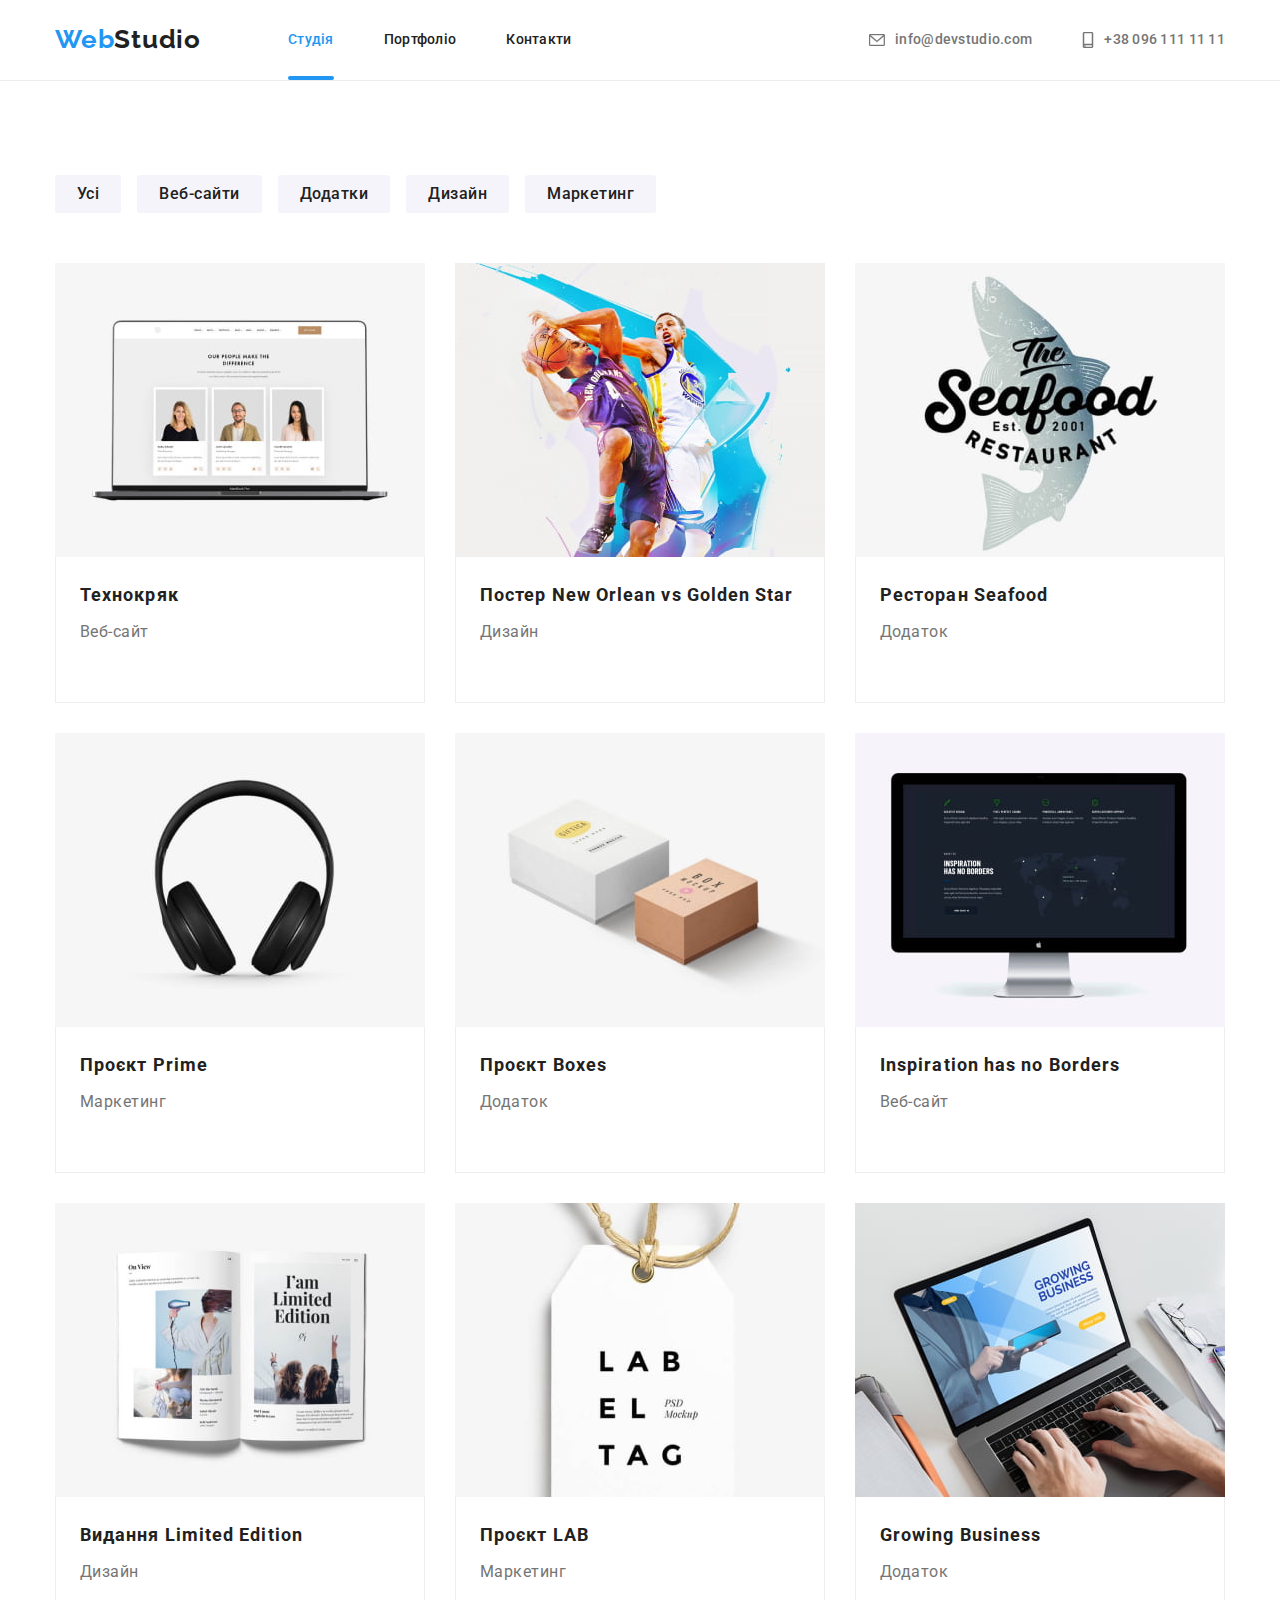
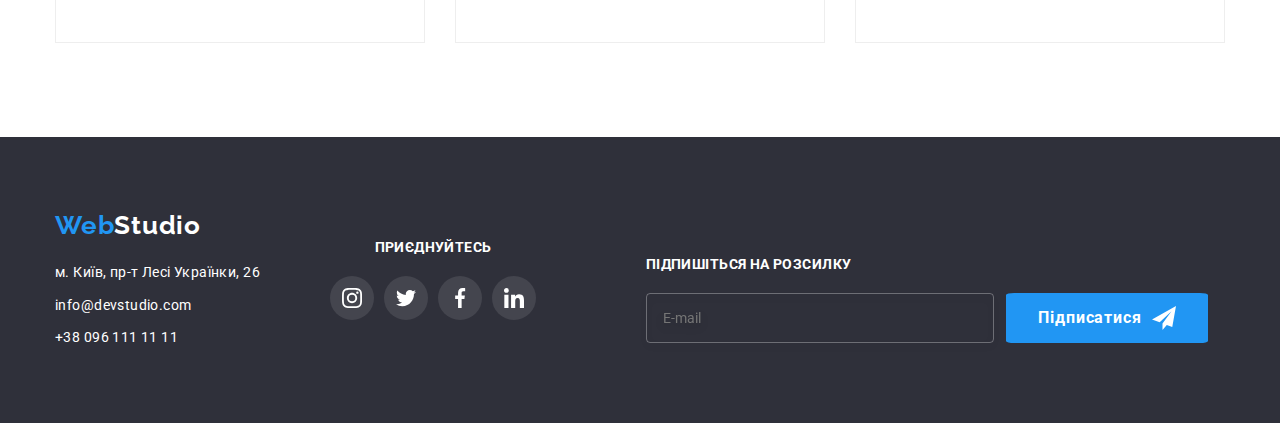
==== commit 0fd92b3f: "адаптовано контент на різні екрани" ====
--- a/portfolio.html
+++ b/portfolio.html
@@ -19,15 +19,12 @@
 <body>
     <header class="header">
         <div class="header__container container">
-            <!-- Logo -->
             <a class="logo link" href="./index.html"><span class="logo__accent">Web</span>Studio</a>
-            <!--Navigation-->
             <nav class="site-nav">
                 <ul class="site-nav__list list">
-                    <li class="site-nav__item"><a class="site-nav__link link" href="./index.html">Студія</a>
-                    </li>
-                    <li class="site-nav__item"><a class="site-nav__link position link"
-                            href="./portfolio.html">Портфоліо</a></li>
+                    <li class="site-nav__item"><a class="site-nav__link position link" href="./index.html">Студія</a>
+                    </li>
+                    <li class="site-nav__item"><a class="site-nav__link link" href="./portfolio.html">Портфоліо</a></li>
                     <li class="site-nav__item"><a class="site-nav__link link" href="./index.html">Контакти</a></li>
                 </ul>
             </nav>
@@ -46,6 +43,12 @@
                         </svg>
                         +38 096 111 11 11</a></li>
             </ul>
+
+            <button class="menu-btn js-open-menu" type="button" aria-expanded="false" aria-controls="mobile-menu">
+                <svg class="" width="40" height="40">
+                    <use href="./imeges/icons.svg#menu"></use>
+                </svg>
+            </button>
         </div>
     </header>
 
@@ -63,11 +66,11 @@
                 </ul>
 
                 <ul class="card__list list">
-                    <li class="card">
-                        <a class="card__link link" href="">
-                            <div class="card__thumb">
-                                <img src="./imeges/img-portfolio/img.jpg" alt="Ноутбук із відкритим сайтом" width="370"
-                                    height="294">
+                    <li class="item card">
+                        <a class="card__link link" href="">
+                            <div class="card__thumb">
+                                <img class="card__photo" src="./imeges/img-portfolio/img.jpg"
+                                    alt="Ноутбук із відкритим сайтом" width="370" height="294">
                                 <div class="card__modal">
                                     <p class="card__text text">Ресурс пропонує комплексні пропозиції з різним рівнем
                                         функціоналу та
@@ -85,8 +88,8 @@
                     <li class="item card">
                         <a class="card__link link" href="">
                             <div class="card__thumb">
-                                <img src="./imeges/img-portfolio/img-1.jpg" alt="Баскетболісти під час боротьби"
-                                    width="370" height="294">
+                                <img class="card__photo" src="./imeges/img-portfolio/img-1.jpg"
+                                    alt="Баскетболісти під час боротьби" width="370" height="294">
                                 <div class="card__modal">
                                     <p class="card__text">Ресурс пропонує комплексні пропозиції з різним рівнем
                                         функціоналу та
@@ -104,8 +107,8 @@
                     <li class="item card">
                         <a class="card__link link" href="">
                             <div class="card__thumb">
-                                <img src="./imeges/img-portfolio/img-2.jpg" alt="Логотип ресторана Seafood" width="370"
-                                    height="294">
+                                <img class="card__photo" src="./imeges/img-portfolio/img-2.jpg"
+                                    alt="Логотип ресторана Seafood" width="370" height="294">
                                 <div class="card__modal">
                                     <p class="card__text">Ресурс пропонує комплексні пропозиції з різним рівнем
                                         функціоналу та
@@ -123,8 +126,8 @@
                     <li class="item card">
                         <a class="card__link link" href="">
                             <div class="card__thumb">
-                                <img src="./imeges/img-portfolio/img-3.jpg" alt="Повнорозмірні навушники" width="370"
-                                    height="294">
+                                <img class="card__photo" src="./imeges/img-portfolio/img-3.jpg"
+                                    alt="Повнорозмірні навушники" width="370" height="294">
                                 <div class="card__modal">
                                     <p class="card__text">Ресурс пропонує комплексні пропозиції з різним рівнем
                                         функціоналу та
@@ -142,7 +145,7 @@
                     <li class="item card">
                         <a class="card__link link" href="">
                             <div class="card__thumb">
-                                <img src="./imeges/img-portfolio/img-4.jpg"
+                                <img class="card__photo" src="./imeges/img-portfolio/img-4.jpg"
                                     alt="Дві коробки, велика білого кольору маленька коричневого кольору" width="370"
                                     height="294">
                                 <div class="card__modal">
@@ -162,7 +165,7 @@
                     <li class="item card">
                         <a href="" class="card__link link">
                             <div class="card__thumb">
-                                <img src="./imeges/img-portfolio/img-5.jpg"
+                                <img class="card__photo" src="./imeges/img-portfolio/img-5.jpg"
                                     alt="iMac з відкритим сайтом Inspiration has no Borders" width="370" height="294">
                                 <div class="card__modal">
                                     <p class="card__text">Ресурс пропонує комплексні пропозиції з різним рівнем
@@ -181,8 +184,8 @@
                     <li class="item card">
                         <a href="" class="card__link link">
                             <div class="card__thumb">
-                                <img src="./imeges/img-portfolio/img-6.jpg" alt="Відкрита біла книжка" width="370"
-                                    height="294">
+                                <img class="card__photo" src="./imeges/img-portfolio/img-6.jpg"
+                                    alt="Відкрита біла книжка" width="370" height="294">
                                 <div class="card__modal">
                                     <p class="card__text">Ресурс пропонує комплексні пропозиції з різним рівнем
                                         функціоналу та
@@ -200,8 +203,8 @@
                     <li class="item card">
                         <a href="" class="card__link link">
                             <div class="card__thumb">
-                                <img src="./imeges/img-portfolio/img-7.jpg" alt="Бірки для одягу" width="370"
-                                    height="294">
+                                <img class="card__photo" src="./imeges/img-portfolio/img-7.jpg" alt="Бірки для одягу"
+                                    width="370" height="294">
                                 <div class="card__modal">
                                     <p class="card__text">Ресурс пропонує комплексні пропозиції з різним рівнем
                                         функціоналу та
@@ -219,8 +222,8 @@
                     <li class="item card">
                         <a href="" class="card__link link">
                             <div class="card__thumb">
-                                <img src="./imeges/img-portfolio/img-8.jpg" alt="Процес роботи на наутбуц" width="370"
-                                    height="294">
+                                <img class="card__photo" src="./imeges/img-portfolio/img-8.jpg"
+                                    alt="Процес роботи на наутбуц" width="370" height="294">
                                 <div class="card__modal">
                                     <p class="card__text">Ресурс пропонує комплексні пропозиції з різним рівнем
                                         функціоналу та
@@ -246,11 +249,9 @@
 
     <footer class="footer">
 
-        <!--Address-->
         <div class="container foot-add">
-
-            <div class="address-thomb">
-                <a class="logo link" href="./index.html"><span class="alogo__accent">Web</span>Studio</a>
+            <div class="address-thumb">
+                <a class="logo logo--white link" href="./index.html"><span class="logo__accent">Web</span>Studio</a>
 
                 <address class="address">
                     <ul class="address__list">
@@ -296,11 +297,11 @@
             <div class="send-form">
                 <form name="send-form">
                     <p class="send-form__title">Підпишіться на розсилку</p>
-                    <div class="send-form__thomb">
+                    <div class="send-form__thumb">
                         <label>
                             <input class="send__input" type="email" name="send" placeholder="E-mail">
                         </label>
-                        <button class="send__btn primary btn" type="submit">
+                        <button class="send__btn btn primary" type="submit">
                             Підписатися
                             <svg class="send__icon" width="24" height="24">
                                 <use href="./imeges/icons.svg#send"></use>
--- a/css/main.min.css
+++ b/css/main.min.css
@@ -1 +1 @@
-:root{--main-color-title: #212121;--main-color-text: #757575;--accent-color: #2196F3;--additional-color: rgba(255, 255, 255, 0.6);--black-color: #000000;--main-background-color: #fff;--header-bg: #ECECEC;--additional-bg: #2F303A;--btn-color: #F5F4FA;--bg-portfolio: #EEEEEE;--icon: #AFB1B8;--white-ten-persent: rgba(255, 255, 255, 0.1);--black-ten-persent: rgba(0, 0, 0, 0.1);--backdrop: rgba(0, 0, 0, 0.2);--rgba-accent-bg: rgba(33, 150, 243, 0.9);--activity-modal: rgba(47, 48, 58, 0.8);--duration: 250ms;--timing-function: cubic-bezier(0.4, 0, 0.2, 1);--register-form-border: 1px solid rgba(33, 33, 33, 0.2)}h1,h2,h3,h4,h5,h6,p,ul{margin-top:0;margin-bottom:0;padding-right:0;padding-left:0}body{background-color:var(--main-background-color);color:var(--main-color-text);font-family:"Roboto",sans-serif;letter-spacing:.03em;font-size:14px}img{display:block}.list{display:-webkit-box;display:-ms-flexbox;display:flex;list-style-type:none;margin:0;padding-left:0}.link{text-decoration:none;color:var(--main-color-title)}.title{margin-bottom:10px;font-weight:700;font-size:14px;line-height:1.14;letter-spacing:.03em;text-transform:uppercase;color:var(--main-color-title)}.position{position:relative;color:#2196f3}.section{padding-top:94px;padding-bottom:94px}.section-title{margin-bottom:50px;font-weight:700;font-size:36px;line-height:1.16;text-align:center;letter-spacing:.03em;color:var(--main-color-title)}.visually-hidden{position:absolute;width:1px;height:1px;margin:-1px;border:0;padding:0;white-space:nowrap;-webkit-clip-path:inset 100%;clip-path:inset 100%;clip:rect(0 0 0 0);overflow:hidden}.container{margin-right:auto;margin-left:auto;width:1200px;padding-right:15px;padding-left:15px}.header{border-bottom-width:1px;border-bottom-style:solid;border-bottom-color:var(--header-bg)}.header__container{display:-webkit-box;display:-ms-flexbox;display:flex;-webkit-box-align:center;-ms-flex-align:center;align-items:center}.auth-nav{display:-webkit-box;display:-ms-flexbox;display:flex}.site-nav__item,.auth-nav__item{font-weight:500;font-size:14px;line-height:1.14;letter-spacing:.02em}.site-nav__item+.site-nav__item{margin-left:50px}.auth-nav{margin-left:auto}.auth-nav__item+.auth-nav__item{margin-left:50px}.site-nav__link,.auth-nav__link{-webkit-transition:color var(--duration) var(--timing-function);transition:color var(--duration) var(--timing-function)}.site-nav__link:hover,.site-nav__link:focus{color:var(--accent-color)}.site-nav__link{display:block;padding-top:32px;padding-bottom:32px}.auth-nav__link{color:var(--main-color-text)}.auth-nav__link:hover{color:var(--accent-color)}.auth-nav__link:focus{color:var(--accent-color)}.site-nav__link.position::after{position:absolute;left:0;bottom:0;content:"";width:100%;height:4px;border-radius:2px;background-color:var(--accent-color)}.auth-nav__icon{fill:currentColor;stroke:currentColor}.auth-nav__link{display:-webkit-box;display:-ms-flexbox;display:flex;-webkit-box-align:center;-ms-flex-align:center;align-items:center;gap:10px}.btn{padding-top:6px;padding-right:22px;padding-bottom:6px;padding-left:22px;cursor:pointer;outline:none;border:none;border-radius:4%;font-weight:500;font-size:16px;line-height:1.625;-webkit-box-align:center;-ms-flex-align:center;align-items:center;text-align:center;letter-spacing:.03em;color:var(--main-color-title);background-color:var(--btn-color);font-family:inherit;-webkit-transition:color var(--duration) var(--timing-function),background-color var(--duration) var(--timing-function),-webkit-box-shadow var(--duration) var(--timing-function);transition:color var(--duration) var(--timing-function),background-color var(--duration) var(--timing-function),-webkit-box-shadow var(--duration) var(--timing-function);transition:color var(--duration) var(--timing-function),background-color var(--duration) var(--timing-function),box-shadow var(--duration) var(--timing-function);transition:color var(--duration) var(--timing-function),background-color var(--duration) var(--timing-function),box-shadow var(--duration) var(--timing-function),-webkit-box-shadow var(--duration) var(--timing-function)}.btn:hover{color:var(--main-background-color);background-color:var(--accent-color);-webkit-box-shadow:0px 3px 1px rgba(0,0,0,.1),0px 1px 2px rgba(0,0,0,.08),0px 2px 2px rgba(0,0,0,.12);box-shadow:0px 3px 1px rgba(0,0,0,.1),0px 1px 2px rgba(0,0,0,.08),0px 2px 2px rgba(0,0,0,.12)}.btn:focus{color:var(--main-background-color);background-color:var(--accent-color);-webkit-box-shadow:0px 3px 1px rgba(0,0,0,.1),0px 1px 2px rgba(0,0,0,.08),0px 2px 2px rgba(0,0,0,.12);box-shadow:0px 3px 1px rgba(0,0,0,.1),0px 1px 2px rgba(0,0,0,.08),0px 2px 2px rgba(0,0,0,.12)}.btn:active{color:var(--main-background-color);background-color:var(--accent-color);-webkit-box-shadow:0px 3px 1px rgba(0,0,0,.1),0px 1px 2px rgba(0,0,0,.08),0px 2px 2px rgba(0,0,0,.12);box-shadow:0px 3px 1px rgba(0,0,0,.1),0px 1px 2px rgba(0,0,0,.08),0px 2px 2px rgba(0,0,0,.12)}.btn.primary{padding-top:10px;padding-right:32px;padding-bottom:10px;padding-left:32px;background-color:var(--accent-color);color:var(--main-background-color);font-weight:700;letter-spacing:.06em}.close-btn{cursor:pointer;display:-webkit-box;display:-ms-flexbox;display:flex;-webkit-box-pack:center;-ms-flex-pack:center;justify-content:center;-webkit-box-align:center;-ms-flex-align:center;align-items:center;position:absolute;top:8px;right:8px;width:30px;height:30px;border-radius:50%;border:1px solid var(--black-ten-persent);background-color:var(--main-background-color);-webkit-transition:fill var(--duration) var(--timing-function);transition:fill var(--duration) var(--timing-function)}.close-btn:hover{fill:var(--accent-color)}.hero{background-color:var(--additional-bg);text-align:center;padding:200px 0;background-image:-webkit-gradient(linear, left top, right top, from(rgba(47, 48, 58, 0.4)), to(rgba(47, 48, 58, 0.4))),url(../imeges/img-bg/Img.jpg);background-image:linear-gradient(to right, rgba(47, 48, 58, 0.4), rgba(47, 48, 58, 0.4)),url(../imeges/img-bg/Img.jpg);background-repeat:no-repeat;background-size:cover;height:600px;max-width:1600px;margin-left:auto;margin-right:auto}.hero__title{width:696px;margin:0 auto;margin-bottom:30px;font-weight:900;font-size:44px;line-height:1.36;letter-spacing:.06em;text-transform:uppercase;color:var(--main-background-color)}.logo{display:block;margin-right:93px;font-family:"Raleway";font-weight:700;font-size:26px;line-height:1.2;letter-spacing:.03em;color:var(--main-color-title)}.footer .logo{color:var(--main-background-color);margin-bottom:20px}.logo--white{color:var(--main-background-color);margin-bottom:20px}.logo__accent{color:var(--accent-color)}.hero{background-color:var(--additional-bg);text-align:center;padding:200px 0;background-image:-webkit-gradient(linear, left top, right top, from(rgba(47, 48, 58, 0.4)), to(rgba(47, 48, 58, 0.4))),url(../imeges/img-bg/Img.jpg);background-image:linear-gradient(to right, rgba(47, 48, 58, 0.4), rgba(47, 48, 58, 0.4)),url(../imeges/img-bg/Img.jpg);background-repeat:no-repeat;background-size:cover;height:600px;max-width:1600px;margin-left:auto;margin-right:auto}.hero__title{width:696px;margin:0 auto;margin-bottom:30px;font-weight:900;font-size:44px;line-height:1.36;letter-spacing:.06em;text-transform:uppercase;color:var(--main-background-color)}.features.section{padding-bottom:0}.features__icon{display:-webkit-box;display:-ms-flexbox;display:flex;width:270;height:120px;background-color:var(--btn-color);-webkit-box-align:center;-ms-flex-align:center;align-items:center;-webkit-box-pack:center;-ms-flex-pack:center;justify-content:center;margin-bottom:30px;border-radius:4px}.features__item{width:270px}.features__item+.features__item{margin-left:30px}.activity__item+.activity__item{margin-left:30px}.activity__modal{position:relative}.activity__title{position:absolute;display:-webkit-box;display:-ms-flexbox;display:flex;-webkit-box-pack:center;-ms-flex-pack:center;justify-content:center;-webkit-box-align:center;-ms-flex-align:center;align-items:center;color:var(--main-background-color);bottom:0;margin-bottom:0;width:100%;height:70px;background-color:var(--activity-modal)}.team__title{font-weight:700;font-size:14px;line-height:1.14;letter-spacing:.03em;color:var(--main-color-title);text-transform:none}.team__item{background-color:var(--main-background-color);-webkit-box-shadow:0px 1px 3px rgba(0,0,0,.12),0px 1px 1px rgba(0,0,0,.14),0px 2px 1px rgba(0,0,0,.2);box-shadow:0px 1px 3px rgba(0,0,0,.12),0px 1px 1px rgba(0,0,0,.14),0px 2px 1px rgba(0,0,0,.2);border-radius:0px 0px 4px 4px}.text{font-size:14px;line-height:1.7;letter-spacing:.03em;color:var(--main-color-text)}.team__text{font-size:16px;font-weight:400;text-align:center;margin-bottom:16px;line-height:1.7;letter-spacing:.03em}.team{background-color:#f5f4fa}.team__title{font-weight:500;font-size:16px;line-height:1.187;text-align:center;letter-spacing:.03em;color:var(--main-color-title)}.team__item+.team__item{margin-left:30px}.team__person{padding-top:30px;padding-bottom:30px}.client__list{display:-webkit-box;display:-ms-flexbox;display:flex;-webkit-box-pack:center;-ms-flex-pack:center;justify-content:center;gap:30px}.client__icon{fill:currentColor;width:170px;height:92px}.client__link{display:block;border:1px solid var(--icon);border-radius:4px;color:var(--icon);width:170px;height:92px;-webkit-transition:color var(--duration) var(--timing-function),border-color var(--duration) var(--timing-function);transition:color var(--duration) var(--timing-function),border-color var(--duration) var(--timing-function)}.client__link:hover{color:var(--accent-color);border-color:var(--accent-color)}.client__link:focus{color:var(--accent-color);border-color:var(--accent-color)}.footer{background-color:var(--additional-bg);padding-bottom:60px;padding-top:60px}.address__link{font-style:normal;font-weight:400;font-size:14px;line-height:1.7;letter-spacing:.03em;color:var(--additional-color)}.address__link{font-style:normal;font-weight:400;font-size:14px;line-height:1.7;letter-spacing:.03em;color:#fff}.address__list{list-style:none}.address__item:not(:last-child){margin-bottom:9px}.address__link{-webkit-transition:color var(--duration) var(--timing-function);transition:color var(--duration) var(--timing-function)}.address__link:hover{color:var(--accent-color)}.address__link:focus{color:var(--accent-color)}.foot-add{display:-webkit-box;display:-ms-flexbox;display:flex;-webkit-box-align:baseline;-ms-flex-align:baseline;align-items:baseline}.address-thomb{margin-right:70px}.sociallink{margin-right:93px}.sociallink__title{color:var(--main-background-color);margin-bottom:20px}.send__icon{fill:#fff}.send__btn{display:-webkit-box;display:-ms-flexbox;display:flex;gap:10px}.send-form__thomb{display:-webkit-box;display:-ms-flexbox;display:flex}.send-form__title{color:var(--main-background-color);margin-bottom:20px;font-weight:700;font-size:14px;line-height:1.14;letter-spacing:.03em;text-transform:uppercase}.send__input{background-color:rgba(0,0,0,0);height:50px;width:348px;outline:rgba(0,0,0,0);border:1px solid rgba(255,255,255,.3);-webkit-filter:drop-shadow(0px 4px 4px rgba(0, 0, 0, 0.15));filter:drop-shadow(0px 4px 4px rgba(0, 0, 0, 0.15));border-radius:4px;margin-right:12px;padding-left:16px;color:var(--main-background-color);-webkit-transition:border var(--duration) var(--timing-function);transition:border var(--duration) var(--timing-function)}.send__input{padding-left:16px}.send__input:focus{border:1px solid var(--accent-color)}.send-form{margin-right:auto}.social-network{display:-webkit-box;display:-ms-flexbox;display:flex;gap:10px;-webkit-box-pack:center;-ms-flex-pack:center;justify-content:center}.social-network__link{display:-webkit-box;display:-ms-flexbox;display:flex;-webkit-box-align:center;-ms-flex-align:center;align-items:center;-webkit-box-pack:center;-ms-flex-pack:center;justify-content:center;width:44px;height:44px;color:var(--icon);border-radius:50%;background-color:var(--main-background-color);-webkit-transition:color var(--duration) var(--timing-function),background-color var(--duration) var(--timing-function);transition:color var(--duration) var(--timing-function),background-color var(--duration) var(--timing-function)}.social-network__icon{fill:currentColor}.social-network__link:hover{color:var(--main-background-color);background-color:var(--accent-color)}.social-network__link:focus{color:var(--main-background-color);background-color:var(--accent-color)}.social-network__icon--white{color:var(--main-background-color)}.social-network__link--darkbg{background-color:var(--white-ten-persent)}.backdrop{position:fixed;top:0;left:0;width:100%;height:100%;background-color:var(--backdrop);-webkit-transition:opacity var(--duration) var(--timing-function);transition:opacity var(--duration) var(--timing-function)}.backdrop.is-hidden{opacity:0;pointer-events:none;visibility:hidden}.backdrop.is-hidden .modal{opacity:0;-webkit-transform:translate(-50%, 0px);transform:translate(-50%, 0px)}.modal{position:absolute;top:50%;left:50%;-webkit-transform:translate(-50%, -50%);transform:translate(-50%, -50%);width:528px;height:581px;padding:40px;background-color:var(--main-background-color);-webkit-box-shadow:0px 1px 3px rgba(0,0,0,.12),0px 1px 1px rgba(0,0,0,.14),0px 2px 1px rgba(0,0,0,.2);box-shadow:0px 1px 3px rgba(0,0,0,.12),0px 1px 1px rgba(0,0,0,.14),0px 2px 1px rgba(0,0,0,.2);border-radius:4px;-webkit-transition:opacity var(--duration) var(--timing-function),visibility var(--duration) var(--timing-function),-webkit-transform var(--duration) var(--timing-function);transition:opacity var(--duration) var(--timing-function),visibility var(--duration) var(--timing-function),-webkit-transform var(--duration) var(--timing-function);transition:opacity var(--duration) var(--timing-function),transform var(--duration) var(--timing-function),visibility var(--duration) var(--timing-function);transition:opacity var(--duration) var(--timing-function),transform var(--duration) var(--timing-function),visibility var(--duration) var(--timing-function),-webkit-transform var(--duration) var(--timing-function)}.register-form__title{display:block;text-align:center;margin-bottom:12px;font-size:20px;color:var(--main-color-title)}.register-form__group{position:relative;display:block;margin-bottom:20px}.register-form__field{position:relative;display:block;margin-bottom:10px}.register-form__lable{display:block;margin-bottom:4px;font-weight:400;font-size:12px;line-height:1.16;letter-spacing:.01em}.register-form__input{width:100%;height:45px;padding-left:42px;padding-right:42px;border:var(--register-form-border);border-radius:4px;outline:rgba(0,0,0,0);-webkit-transition:border var(--duration) var(--timing-function);transition:border var(--duration) var(--timing-function)}.register-form__input:hover{border:1px solid var(--accent-color)}.register-form__input:focus{border:1px solid var(--accent-color)}.register-form__message{display:block;width:100%;height:130px;padding:18px;font-size:14px;resize:none;outline:rgba(0,0,0,0);border:var(--register-form-border);border-radius:10px;-webkit-transition:border var(--duration) var(--timing-function);transition:border var(--duration) var(--timing-function)}.register-form__message:hover{border:1px solid var(--accent-color)}.register-form__message:focus{border:1px solid var(--accent-color)}.register-form__agreement{display:-webkit-box;display:-ms-flexbox;display:flex;-webkit-box-align:center;-ms-flex-align:center;align-items:center;-webkit-box-pack:center;-ms-flex-pack:center;justify-content:center;gap:10px;margin-bottom:30px}.register-form__heading{display:block;margin-bottom:10px;font-size:14px}.register-form__icon{position:absolute;display:block;bottom:12px;left:12px;-webkit-transition:fill var(--duration) var(--timing-function);transition:fill var(--duration) var(--timing-function)}.register-form__input:hover~.register-form__icon{fill:var(--accent-color)}.register-form__input:focus~.register-form__icon{fill:var(--accent-color)}.register-form__icon-check{opacity:0;-webkit-transition:opacity var(--duration) var(--timing-function);transition:opacity var(--duration) var(--timing-function)}.register-form__icon-uncheck{opacity:1;-webkit-transition:opacity var(--duration) var(--timing-function);transition:opacity var(--duration) var(--timing-function)}.register-form__checkbox:checked+.register-form__icons .register-form__icon-check{opacity:1}.register-form__checkbox:checked+.register-form__icons .register-form__icon-uncheck{opacity:0}.register-form__link{color:var(--accent-color)}.register-form__btn{display:block;margin:0 auto;width:200px;-webkit-box-shadow:0px 3px 1px rgba(0,0,0,.1),0px 1px 2px rgba(0,0,0,.08),0px 2px 2px rgba(0,0,0,.12);box-shadow:0px 3px 1px rgba(0,0,0,.1),0px 1px 2px rgba(0,0,0,.08),0px 2px 2px rgba(0,0,0,.12)}.button-list__item+.button-list__item{margin-left:8px}.card__title{margin-bottom:4px;font-weight:700;font-size:18px;line-height:2;letter-spacing:.06em;color:var(--main-color-title)}.card__category{font-weight:400;font-size:16px;line-height:1.87;letter-spacing:.03em;color:var(--main-color-text)}.section.our-work .list{-webkit-box-pack:center;-ms-flex-pack:center;justify-content:center}.card__list{display:-webkit-box;display:-ms-flexbox;display:flex;margin-top:50px;-ms-flex-wrap:wrap;flex-wrap:wrap}.card{margin-right:30px;margin-bottom:30px}.card__name{padding:20px 24px;border:1px solid var(--bg-portfolio);border-top:none}.card:nth-child(3n){margin-right:0px}.card:nth-last-child(-n+3){margin-bottom:0px}.card__link{display:block;-webkit-transition:-webkit-box-shadow var(--duration) var(--timing-function);transition:-webkit-box-shadow var(--duration) var(--timing-function);transition:box-shadow var(--duration) var(--timing-function);transition:box-shadow var(--duration) var(--timing-function), -webkit-box-shadow var(--duration) var(--timing-function)}.card__link:hover{-webkit-box-shadow:0px 1px 1px rgba(0,0,0,.12),0px 4px 4px rgba(0,0,0,.06),1px 4px 6px rgba(0,0,0,.16);box-shadow:0px 1px 1px rgba(0,0,0,.12),0px 4px 4px rgba(0,0,0,.06),1px 4px 6px rgba(0,0,0,.16)}.card__link:focus{-webkit-box-shadow:0px 1px 1px rgba(0,0,0,.12),0px 4px 4px rgba(0,0,0,.06),1px 4px 6px rgba(0,0,0,.16);box-shadow:0px 1px 1px rgba(0,0,0,.12),0px 4px 4px rgba(0,0,0,.06),1px 4px 6px rgba(0,0,0,.16)}.card__thumb{position:relative;overflow:hidden}.card__thumb::before{content:"";position:absolute;top:0;left:0;width:100%;height:100%;background-color:var(--rgba-accent-bg);opacity:0;-webkit-transform:translate(0, 100%);transform:translate(0, 100%);-webkit-transition:opacity var(--duration) var(--timing-function),-webkit-transform var(--duration) var(--timing-function);transition:opacity var(--duration) var(--timing-function),-webkit-transform var(--duration) var(--timing-function);transition:transform var(--duration) var(--timing-function),opacity var(--duration) var(--timing-function);transition:transform var(--duration) var(--timing-function),opacity var(--duration) var(--timing-function),-webkit-transform var(--duration) var(--timing-function)}.card__link:hover .card__thumb::before,.card__link:focus .card__thumb::before{opacity:1;-webkit-transform:translate(0, 0);transform:translate(0, 0)}.card__text{position:absolute;top:0;left:0;width:100%;height:100%;color:var(--main-background-color);padding:63px,24px;padding:63px 24px;font-size:18px;line-height:1.5;letter-spacing:.03em;opacity:0;-webkit-transform:translate(0, 100%);transform:translate(0, 100%);-webkit-transition:opacity var(--duration) var(--timing-function),-webkit-transform var(--duration) var(--timing-function);transition:opacity var(--duration) var(--timing-function),-webkit-transform var(--duration) var(--timing-function);transition:transform var(--duration) var(--timing-function),opacity var(--duration) var(--timing-function);transition:transform var(--duration) var(--timing-function),opacity var(--duration) var(--timing-function),-webkit-transform var(--duration) var(--timing-function)}.card__link:hover .card__text{opacity:1;-webkit-transform:translate(0, 0);transform:translate(0, 0)}.card__link:focus{opacity:1;-webkit-transform:translate(0, 0);transform:translate(0, 0)}/*# sourceMappingURL=main.min.css.map */+:root{--main-color-title: #212121;--main-color-text: #757575;--accent-color: #2196F3;--additional-color: rgba(255, 255, 255, 0.6);--black-color: #000000;--main-background-color: #fff;--header-bg: #ECECEC;--additional-bg: #2F303A;--btn-color: #F5F4FA;--bg-portfolio: #EEEEEE;--icon: #AFB1B8;--white-ten-persent: rgba(255, 255, 255, 0.1);--black-ten-persent: rgba(0, 0, 0, 0.1);--backdrop: rgba(0, 0, 0, 0.2);--rgba-accent-bg: rgba(33, 150, 243, 0.9);--activity-modal: rgba(47, 48, 58, 0.8);--duration: 250ms;--timing-function: cubic-bezier(0.4, 0, 0.2, 1);--register-form-border: 1px solid rgba(33, 33, 33, 0.2)}h1,h2,h3,h4,h5,h6,p,ul{margin-top:0;margin-bottom:0;padding-right:0;padding-left:0}body{background-color:var(--main-background-color);color:var(--main-color-text);font-family:"Roboto",sans-serif;letter-spacing:.03em;font-size:14px}img{display:block}.list{list-style-type:none;margin:0;padding-left:0}.link{text-decoration:none;color:var(--main-color-title)}.title{margin-bottom:10px;text-align:center;font-weight:700;font-size:14px;line-height:1.14;letter-spacing:.03em;text-transform:uppercase;color:var(--main-color-title)}.position{position:relative;color:#2196f3}.visually-hidden{position:absolute;width:1px;height:1px;margin:-1px;border:0;padding:0;white-space:nowrap;-webkit-clip-path:inset 100%;clip-path:inset 100%;clip:rect(0 0 0 0);overflow:hidden}.section{padding-top:60px;padding-bottom:60px}@media screen and (min-width: 1200px){.section{padding-top:94px;padding-bottom:94px}}.section-title{margin-bottom:50px;font-weight:700;font-size:36px;line-height:1.16;text-align:center;letter-spacing:.03em;color:var(--main-color-title)}.container{margin-right:auto;margin-left:auto;padding-right:15px;padding-left:15px;max-width:480px}@media screen and (min-width: 768px){.container{max-width:768px}}@media screen and (min-width: 1200px){.container{max-width:1200px}}.header{border-bottom-width:1px;border-bottom-style:solid;border-bottom-color:var(--header-bg)}.header__container{display:-webkit-box;display:-ms-flexbox;display:flex;-webkit-box-align:center;-ms-flex-align:center;align-items:center}.auth-nav{display:-webkit-box;display:-ms-flexbox;display:flex}.site-nav__item,.auth-nav__item{font-weight:500;font-size:14px;line-height:1.14;letter-spacing:.02em}@media screen and (min-width: 768px)and (max-width: 1199px){.auth-nav__item{font-size:12px}}.site-nav__item+.site-nav__item{margin-left:50px}.auth-nav{margin-left:auto}.auth-nav__item+.auth-nav__item{margin-top:10px}@media screen and (min-width: 1200px){.auth-nav__item+.auth-nav__item{margin-left:50px;margin-top:0}}.site-nav__link,.auth-nav__link{-webkit-transition:color var(--duration) var(--timing-function);transition:color var(--duration) var(--timing-function)}.site-nav__link:hover,.site-nav__link:focus{color:var(--accent-color)}.site-nav__link{display:block;padding-top:32px;padding-bottom:32px}.auth-nav__link{color:var(--main-color-text)}.auth-nav__link:hover{color:var(--accent-color)}.auth-nav__link:focus{color:var(--accent-color)}.site-nav__link.position::after{position:absolute;left:0;bottom:0;content:"";width:100%;height:4px;border-radius:2px;background-color:var(--accent-color)}@media screen and (max-width: 767px){.site-nav__link.position::after{display:none}}.auth-nav__icon{fill:currentColor;stroke:currentColor}@media screen and (max-width: 767px){.auth-nav__icon{display:none}}.auth-nav__link{display:-webkit-box;display:-ms-flexbox;display:flex;-webkit-box-align:center;-ms-flex-align:center;align-items:center;gap:10px}.site-nav__list{display:-webkit-box;display:-ms-flexbox;display:flex}.site-nav{display:none}@media screen and (min-width: 768px){.site-nav{display:-webkit-box;display:-ms-flexbox;display:flex;margin-left:87px;margin-right:93px}}.auth-nav{display:none}@media screen and (min-width: 768px){.auth-nav{display:block}}@media screen and (min-width: 1200px){.auth-nav{display:-webkit-box;display:-ms-flexbox;display:flex}}.menu-btn{display:-webkit-box;display:-ms-flexbox;display:flex;-webkit-box-align:center;-ms-flex-align:center;align-items:center;-webkit-box-pack:center;-ms-flex-pack:center;justify-content:center;width:40px;height:40px;padding:0;margin:10px 0;margin-left:auto;background-color:rgba(0,0,0,0);border:none;cursor:pointer}@media screen and (min-width: 768px){.menu-btn{display:none}}.mobile-container{position:fixed;top:0;left:0;display:-webkit-box;display:-ms-flexbox;display:flex;-webkit-box-orient:vertical;-webkit-box-direction:normal;-ms-flex-direction:column;flex-direction:column;width:100%;height:100%;padding-top:48px;padding-left:40px;padding-bottom:48px;background-color:#fff;-webkit-transform:translateX(100%);transform:translateX(100%);-webkit-transition:-webkit-transform var(--duration) var(--timing-function);transition:-webkit-transform var(--duration) var(--timing-function);transition:transform var(--duration) var(--timing-function);transition:transform var(--duration) var(--timing-function), -webkit-transform var(--duration) var(--timing-function)}@media screen and (min-width: 768px){.mobile-container{display:none}}.mobile-container.is-open{-webkit-transform:translateX(0);transform:translateX(0)}.nav-mobile{display:block}.nav-mobile__item{font-weight:500;font-size:40px;line-height:1.17;letter-spacing:.02em;padding:0;margin:34px 0}.nav-mobile__link:hover,.nav-mobile__link:focus{color:var(--accent-color)}.auth-nav__mobile{margin-top:auto}.auth-nav__mobile--tel{font-weight:500;font-size:34px;line-height:1.17;letter-spacing:.02em;margin-bottom:32px}.auth-nav__mobile--tel:hover,.auth-nav__mobile--tel:focus{color:var(--accent-color)}@media screen and (max-width: 479px){.auth-nav__mobile--tel{font-size:30px}}.auth-nav__mobile--mail{font-weight:500;font-size:24px;line-height:1.16;letter-spacing:.02em}.auth-nav__mobile--mail:hover,.auth-nav__mobile--mail:focus{color:var(--accent-color)}.social-mobile{display:-webkit-box;display:-ms-flexbox;display:flex;margin-top:64px}.social-mobile__link{padding:0 10px 0 10px;color:var(--accent-color);font-weight:500;font-size:18px;line-height:1.2;letter-spacing:.02em;border-right:1px solid rgba(33,33,33,.2)}@media screen and (max-width: 479px){.social-mobile__link{font-size:11px}}.btn{padding-top:6px;padding-right:22px;padding-bottom:6px;padding-left:22px;cursor:pointer;outline:none;border:none;border-radius:4%;font-weight:500;font-size:16px;line-height:1.625;-webkit-box-align:center;-ms-flex-align:center;align-items:center;text-align:center;letter-spacing:.03em;color:var(--main-color-title);background-color:var(--btn-color);font-family:inherit;-webkit-transition:color var(--duration) var(--timing-function),background-color var(--duration) var(--timing-function),-webkit-box-shadow var(--duration) var(--timing-function);transition:color var(--duration) var(--timing-function),background-color var(--duration) var(--timing-function),-webkit-box-shadow var(--duration) var(--timing-function);transition:color var(--duration) var(--timing-function),background-color var(--duration) var(--timing-function),box-shadow var(--duration) var(--timing-function);transition:color var(--duration) var(--timing-function),background-color var(--duration) var(--timing-function),box-shadow var(--duration) var(--timing-function),-webkit-box-shadow var(--duration) var(--timing-function)}.btn:hover{color:var(--main-background-color);background-color:var(--accent-color);-webkit-box-shadow:0px 3px 1px rgba(0,0,0,.1),0px 1px 2px rgba(0,0,0,.08),0px 2px 2px rgba(0,0,0,.12);box-shadow:0px 3px 1px rgba(0,0,0,.1),0px 1px 2px rgba(0,0,0,.08),0px 2px 2px rgba(0,0,0,.12)}.btn:focus{color:var(--main-background-color);background-color:var(--accent-color);-webkit-box-shadow:0px 3px 1px rgba(0,0,0,.1),0px 1px 2px rgba(0,0,0,.08),0px 2px 2px rgba(0,0,0,.12);box-shadow:0px 3px 1px rgba(0,0,0,.1),0px 1px 2px rgba(0,0,0,.08),0px 2px 2px rgba(0,0,0,.12)}.btn:active{color:var(--main-background-color);background-color:var(--accent-color);-webkit-box-shadow:0px 3px 1px rgba(0,0,0,.1),0px 1px 2px rgba(0,0,0,.08),0px 2px 2px rgba(0,0,0,.12);box-shadow:0px 3px 1px rgba(0,0,0,.1),0px 1px 2px rgba(0,0,0,.08),0px 2px 2px rgba(0,0,0,.12)}.btn.primary{padding-top:10px;padding-right:32px;padding-bottom:10px;padding-left:32px;background-color:var(--accent-color);color:var(--main-background-color);font-weight:700;letter-spacing:.06em}.close-btn{cursor:pointer;display:-webkit-box;display:-ms-flexbox;display:flex;-webkit-box-pack:center;-ms-flex-pack:center;justify-content:center;-webkit-box-align:center;-ms-flex-align:center;align-items:center;position:absolute;top:8px;right:8px;width:30px;height:30px;border-radius:50%;border:1px solid var(--black-ten-persent);background-color:var(--main-background-color);-webkit-transition:fill var(--duration) var(--timing-function);transition:fill var(--duration) var(--timing-function)}.close-btn:hover{fill:var(--accent-color)}.hero{background-color:var(--additional-bg);text-align:center;margin-right:auto;margin-left:auto;padding:118px 0;background-position:center;background-repeat:no-repeat;background-size:cover;background-image:-webkit-gradient(linear, left top, right top, from(rgba(47, 48, 58, 0.4)), to(rgba(47, 48, 58, 0.4))),url(../imeges/img-bg/img_s-@1x.webp);background-image:linear-gradient(to right, rgba(47, 48, 58, 0.4), rgba(47, 48, 58, 0.4)),url(../imeges/img-bg/img_s-@1x.webp);background-repeat:no-repeat;background-size:cover;height:400px;max-width:1600px;margin-left:auto;margin-right:auto}@media(min-device-pixel-ratio: 2),(-webkit-min-device-pixel-ratio: 2),(min-resolution: 192dpi),(min-resolution: 2dppx){.hero{background-image:-webkit-gradient(linear, left top, right top, from(rgba(47, 48, 58, 0.4)), to(rgba(47, 48, 58, 0.4))),url(../imeges/img-bg/img_s-@2x.webp);background-image:linear-gradient(to right, rgba(47, 48, 58, 0.4), rgba(47, 48, 58, 0.4)),url(../imeges/img-bg/img_s-@2x.webp)}}@media screen and (min-width: 481px){.hero{background-image:-webkit-gradient(linear, left top, right top, from(rgba(47, 48, 58, 0.4)), to(rgba(47, 48, 58, 0.4))),url(../imeges/img-bg/img_m-@1x.webp);background-image:linear-gradient(to right, rgba(47, 48, 58, 0.4), rgba(47, 48, 58, 0.4)),url(../imeges/img-bg/img_m-@1x.webp)}}@media screen and (min-width: 481px)and (min-device-pixel-ratio: 2),screen and (min-width: 481px)and (-webkit-min-device-pixel-ratio: 2),screen and (min-width: 481px)and (min-resolution: 192dpi),screen and (min-width: 481px)and (min-resolution: 2dppx){.hero{background-image:-webkit-gradient(linear, left top, right top, from(rgba(47, 48, 58, 0.4)), to(rgba(47, 48, 58, 0.4))),url(../imeges/img-bg/img_m-@2x.webp);background-image:linear-gradient(to right, rgba(47, 48, 58, 0.4), rgba(47, 48, 58, 0.4)),url(../imeges/img-bg/img_m-@2x.webp)}}@media screen and (min-width: 1200px){.hero{background-image:-webkit-gradient(linear, left top, right top, from(rgba(47, 48, 58, 0.4)), to(rgba(47, 48, 58, 0.4))),url(../imeges/img-bg/img_lg-@1x.webp);background-image:linear-gradient(to right, rgba(47, 48, 58, 0.4), rgba(47, 48, 58, 0.4)),url(../imeges/img-bg/img_lg-@1x.webp)}}@media screen and (min-width: 1200px)and (min-device-pixel-ratio: 2),screen and (min-width: 1200px)and (-webkit-min-device-pixel-ratio: 2),screen and (min-width: 1200px)and (min-resolution: 192dpi),screen and (min-width: 1200px)and (min-resolution: 2dppx){.hero{background-image:-webkit-gradient(linear, left top, right top, from(rgba(47, 48, 58, 0.4)), to(rgba(47, 48, 58, 0.4))),url(../imeges/img-bg/img_lg-@2x.webp);background-image:linear-gradient(to right, rgba(47, 48, 58, 0.4), rgba(47, 48, 58, 0.4)),url(../imeges/img-bg/img_lg-@2x.webp)}}@media screen and (min-width: 768px){.hero{max-width:768px}}@media screen and (min-width: 1200px){.hero{max-width:1200px}}.hero__title{max-width:360px;margin:0 auto;margin-bottom:30px;font-weight:900;font-size:26px;line-height:1.61;letter-spacing:.06em;text-transform:uppercase;color:var(--main-background-color)}.logo{display:block;font-family:"Raleway";font-weight:700;font-size:24px;line-height:1.2;letter-spacing:.03em;color:var(--main-color-title)}@media screen and (min-width: 1200px){.logo{font-size:26px}}.footer .logo{color:var(--main-background-color);margin-bottom:20px;margin-top:0}.logo--white{color:var(--main-background-color);margin-bottom:20px}.logo__accent{color:var(--accent-color)}.hero{background-color:var(--additional-bg);text-align:center;margin-right:auto;margin-left:auto;padding:118px 0;background-position:center;background-repeat:no-repeat;background-size:cover;background-image:-webkit-gradient(linear, left top, right top, from(rgba(47, 48, 58, 0.4)), to(rgba(47, 48, 58, 0.4))),url(../imeges/img-bg/img_s-@1x.webp);background-image:linear-gradient(to right, rgba(47, 48, 58, 0.4), rgba(47, 48, 58, 0.4)),url(../imeges/img-bg/img_s-@1x.webp);background-repeat:no-repeat;background-size:cover;height:400px;max-width:1600px;margin-left:auto;margin-right:auto}@media(min-device-pixel-ratio: 2),(-webkit-min-device-pixel-ratio: 2),(min-resolution: 192dpi),(min-resolution: 2dppx){.hero{background-image:-webkit-gradient(linear, left top, right top, from(rgba(47, 48, 58, 0.4)), to(rgba(47, 48, 58, 0.4))),url(../imeges/img-bg/img_s-@2x.webp);background-image:linear-gradient(to right, rgba(47, 48, 58, 0.4), rgba(47, 48, 58, 0.4)),url(../imeges/img-bg/img_s-@2x.webp)}}@media screen and (min-width: 481px){.hero{background-image:-webkit-gradient(linear, left top, right top, from(rgba(47, 48, 58, 0.4)), to(rgba(47, 48, 58, 0.4))),url(../imeges/img-bg/img_m-@1x.webp);background-image:linear-gradient(to right, rgba(47, 48, 58, 0.4), rgba(47, 48, 58, 0.4)),url(../imeges/img-bg/img_m-@1x.webp)}}@media screen and (min-width: 481px)and (min-device-pixel-ratio: 2),screen and (min-width: 481px)and (-webkit-min-device-pixel-ratio: 2),screen and (min-width: 481px)and (min-resolution: 192dpi),screen and (min-width: 481px)and (min-resolution: 2dppx){.hero{background-image:-webkit-gradient(linear, left top, right top, from(rgba(47, 48, 58, 0.4)), to(rgba(47, 48, 58, 0.4))),url(../imeges/img-bg/img_m-@2x.webp);background-image:linear-gradient(to right, rgba(47, 48, 58, 0.4), rgba(47, 48, 58, 0.4)),url(../imeges/img-bg/img_m-@2x.webp)}}@media screen and (min-width: 1200px){.hero{background-image:-webkit-gradient(linear, left top, right top, from(rgba(47, 48, 58, 0.4)), to(rgba(47, 48, 58, 0.4))),url(../imeges/img-bg/img_lg-@1x.webp);background-image:linear-gradient(to right, rgba(47, 48, 58, 0.4), rgba(47, 48, 58, 0.4)),url(../imeges/img-bg/img_lg-@1x.webp)}}@media screen and (min-width: 1200px)and (min-device-pixel-ratio: 2),screen and (min-width: 1200px)and (-webkit-min-device-pixel-ratio: 2),screen and (min-width: 1200px)and (min-resolution: 192dpi),screen and (min-width: 1200px)and (min-resolution: 2dppx){.hero{background-image:-webkit-gradient(linear, left top, right top, from(rgba(47, 48, 58, 0.4)), to(rgba(47, 48, 58, 0.4))),url(../imeges/img-bg/img_lg-@2x.webp);background-image:linear-gradient(to right, rgba(47, 48, 58, 0.4), rgba(47, 48, 58, 0.4)),url(../imeges/img-bg/img_lg-@2x.webp)}}@media screen and (min-width: 768px){.hero{max-width:768px}}@media screen and (min-width: 1200px){.hero{max-width:1200px}}.hero__title{max-width:360px;margin:0 auto;margin-bottom:30px;font-weight:900;font-size:26px;line-height:1.61;letter-spacing:.06em;text-transform:uppercase;color:var(--main-background-color)}.features.section{padding-bottom:0}@media screen and (min-width: 768px){.features__list{display:-webkit-box;display:-ms-flexbox;display:flex;-ms-flex-wrap:wrap;flex-wrap:wrap}}.features__icon{display:-webkit-box;display:-ms-flexbox;display:flex;max-width:450px;height:120px;background-color:var(--btn-color);-webkit-box-align:center;-ms-flex-align:center;align-items:center;-webkit-box-pack:center;-ms-flex-pack:center;justify-content:center;margin-bottom:30px;border-radius:4px}@media screen and (min-width: 768px){.features__icon{max-width:354px}}@media screen and (min-width: 1200px){.features__icon{max-width:270px}}@media screen and (min-width: 768px){.features__item{width:354px}}@media screen and (min-width: 1200px){.features__item{width:270px}}@media screen and (min-width: 1200px){.features__item+.features__item{margin-left:30px}}@media screen and (min-width: 768px){.features__item:nth-child(2n){margin-left:30px}}.features__title{margin-bottom:10px;text-align:center;font-weight:700;font-size:14px;line-height:1.14;letter-spacing:.03em;text-transform:uppercase;color:var(--main-color-title)}.features__text{font-size:14px;line-height:1.7;letter-spacing:.03em;color:var(--main-color-text)}.activity__section{display:none}@media screen and (min-width: 1200px){.activity__section{display:block}}.activity__list{display:-webkit-box;display:-ms-flexbox;display:flex}.activity__item+.activity__item{margin-left:30px}.activity__modal{position:relative}.activity__title{position:absolute;display:-webkit-box;display:-ms-flexbox;display:flex;-webkit-box-pack:center;-ms-flex-pack:center;justify-content:center;-webkit-box-align:center;-ms-flex-align:center;align-items:center;color:var(--main-background-color);bottom:0;margin-bottom:0;width:100%;height:70px;background-color:var(--activity-modal)}.team__title{font-weight:700;font-size:14px;line-height:1.14;letter-spacing:.03em;color:var(--main-color-title);text-transform:none}@media screen and (min-width: 768px){.team__list{display:-webkit-box;display:-ms-flexbox;display:flex;-ms-flex-wrap:wrap;flex-wrap:wrap}}.team__item{background-color:var(--main-background-color);-webkit-box-shadow:0px 1px 3px rgba(0,0,0,.12),0px 1px 1px rgba(0,0,0,.14),0px 2px 1px rgba(0,0,0,.2);box-shadow:0px 1px 3px rgba(0,0,0,.12),0px 1px 1px rgba(0,0,0,.14),0px 2px 1px rgba(0,0,0,.2);border-radius:0px 0px 4px 4px}@media screen and (min-width: 768px){.team__item{width:354px;margin-bottom:30px}}@media screen and (min-width: 1200px){.team__item{width:270px;margin-bottom:0}}@media screen and (min-width: 768px){.team__item:nth-child(2n){margin-left:30px}}@media screen and (min-width: 768px){.team__item:nth-last-child(-n+2){margin-bottom:0px}}.text{font-size:14px;line-height:1.7;letter-spacing:.03em;color:var(--main-color-text)}.team__text{font-size:16px;font-weight:400;text-align:center;margin-bottom:16px;line-height:1.7;letter-spacing:.03em}.team{background-color:#f5f4fa}.team__title{font-weight:500;font-size:16px;line-height:1.187;text-align:center;letter-spacing:.03em;color:var(--main-color-title)}@media screen and (min-width: 1200px){.team__item+.team__item{margin-left:30px}}.team__person{padding-top:30px;padding-bottom:30px}.client__list{display:-webkit-box;display:-ms-flexbox;display:flex;-webkit-box-pack:center;-ms-flex-pack:center;justify-content:center;gap:30px;-ms-flex-wrap:wrap;flex-wrap:wrap}.client__icon{display:-webkit-box;display:-ms-flexbox;display:flex;-webkit-box-align:center;-ms-flex-align:center;align-items:center;-webkit-box-pack:center;-ms-flex-pack:center;justify-content:center;fill:currentColor;width:210px;height:92px}@media screen and (min-width: 768px){.client__icon{width:226px}}@media screen and (min-width: 1200px){.client__icon{width:170px}}.client__link{display:block;border:1px solid var(--icon);border-radius:4px;color:var(--icon);width:210px;height:92px;-webkit-transition:color var(--duration) var(--timing-function),border-color var(--duration) var(--timing-function);transition:color var(--duration) var(--timing-function),border-color var(--duration) var(--timing-function)}@media screen and (min-width: 768px){.client__link{width:226px}}@media screen and (min-width: 1200px){.client__link{width:170px}}.client__link:hover{color:var(--accent-color);border-color:var(--accent-color)}.client__link:focus{color:var(--accent-color);border-color:var(--accent-color)}.footer{background-color:var(--additional-bg);padding-bottom:60px;padding-top:60px}.address__link{font-style:normal;font-weight:400;font-size:14px;line-height:1.7;letter-spacing:.03em;color:var(--additional-color)}.address__link{font-style:normal;font-weight:400;font-size:14px;line-height:1.7;letter-spacing:.03em;color:#fff}.address__list{list-style:none}.address__item:not(:last-child){margin-bottom:9px}.address__link{-webkit-transition:color var(--duration) var(--timing-function);transition:color var(--duration) var(--timing-function)}.address__link:hover{color:var(--accent-color)}.address__link:focus{color:var(--accent-color)}.foot-add{-webkit-box-align:baseline;-ms-flex-align:baseline;align-items:baseline;text-align:center}@media screen and (min-width: 768px){.foot-add{display:-webkit-box;display:-ms-flexbox;display:flex;-ms-flex-wrap:wrap;flex-wrap:wrap;text-align:left;-webkit-box-align:center;-ms-flex-align:center;align-items:center;-webkit-box-pack:center;-ms-flex-pack:center;justify-content:center}}.address-thumb{margin-bottom:60px}@media screen and (min-width: 768px){.address-thumb{margin-right:165px;margin-bottom:0}}@media screen and (min-width: 1200px){.address-thumb{margin-right:70px}}.sociallink{margin-bottom:60px}@media screen and (min-width: 1200px){.sociallink{margin-right:93px;margin-bottom:0}}.sociallink__title{color:var(--main-background-color);margin-bottom:20px}.send__icon{fill:#fff}.send__btn{display:-webkit-box;display:-ms-flexbox;display:flex;gap:10px}.send-form__title{color:var(--main-background-color);margin-bottom:20px;font-weight:700;font-size:14px;line-height:1.14;letter-spacing:.03em;text-transform:uppercase}@media screen and (min-width: 768px)and (max-width: 1199px){.send-form__title{text-align:center}}.send__input{background-color:rgba(0,0,0,0);height:50px;width:100%;outline:rgba(0,0,0,0);border:1px solid rgba(255,255,255,.3);-webkit-filter:drop-shadow(0px 4px 4px rgba(0, 0, 0, 0.15));filter:drop-shadow(0px 4px 4px rgba(0, 0, 0, 0.15));padding-left:16px;margin-bottom:20px;border-radius:4px;margin-right:12px;padding-left:16px;color:var(--main-background-color);-webkit-transition:border var(--duration) var(--timing-function);transition:border var(--duration) var(--timing-function)}@media screen and (min-width: 768px){.send__input{width:450px;margin-bottom:20px}}@media screen and (min-width: 1200px){.send__input{width:348px}}.send__input:focus{border:1px solid var(--accent-color)}.send-form{margin-right:auto}@media screen and (min-width: 768px){.send-form{display:block;margin-left:auto;margin-top:60px}}@media screen and (min-width: 1200px){.send-form__thumb{display:-webkit-box;display:-ms-flexbox;display:flex}}.send__btn{margin:0 auto;height:50px}.social-network{display:-webkit-box;display:-ms-flexbox;display:flex;gap:10px;-webkit-box-pack:center;-ms-flex-pack:center;justify-content:center}.social-network__link{display:-webkit-box;display:-ms-flexbox;display:flex;-webkit-box-align:center;-ms-flex-align:center;align-items:center;-webkit-box-pack:center;-ms-flex-pack:center;justify-content:center;width:44px;height:44px;color:var(--icon);border-radius:50%;background-color:var(--main-background-color);-webkit-transition:color var(--duration) var(--timing-function),background-color var(--duration) var(--timing-function);transition:color var(--duration) var(--timing-function),background-color var(--duration) var(--timing-function)}.social-network__icon{fill:currentColor}.social-network__link:hover{color:var(--main-background-color);background-color:var(--accent-color)}.social-network__link:focus{color:var(--main-background-color);background-color:var(--accent-color)}.social-network__icon--white{color:var(--main-background-color)}.social-network__link--darkbg{background-color:var(--white-ten-persent)}.backdrop{position:fixed;top:0;left:0;width:100%;height:100%;background-color:var(--backdrop);-webkit-transition:opacity var(--duration) var(--timing-function);transition:opacity var(--duration) var(--timing-function)}.backdrop.is-hidden{opacity:0;pointer-events:none;visibility:hidden}.backdrop.is-hidden .modal{opacity:0;-webkit-transform:translate(-50%, 0px);transform:translate(-50%, 0px)}.modal{position:absolute;top:50%;left:50%;-webkit-transform:translate(-50%, -50%);transform:translate(-50%, -50%);width:450px;padding:40px;background-color:var(--main-background-color);-webkit-box-shadow:0px 1px 3px rgba(0,0,0,.12),0px 1px 1px rgba(0,0,0,.14),0px 2px 1px rgba(0,0,0,.2);box-shadow:0px 1px 3px rgba(0,0,0,.12),0px 1px 1px rgba(0,0,0,.14),0px 2px 1px rgba(0,0,0,.2);border-radius:4px;-webkit-transition:opacity var(--duration) var(--timing-function),visibility var(--duration) var(--timing-function),-webkit-transform var(--duration) var(--timing-function);transition:opacity var(--duration) var(--timing-function),visibility var(--duration) var(--timing-function),-webkit-transform var(--duration) var(--timing-function);transition:opacity var(--duration) var(--timing-function),transform var(--duration) var(--timing-function),visibility var(--duration) var(--timing-function);transition:opacity var(--duration) var(--timing-function),transform var(--duration) var(--timing-function),visibility var(--duration) var(--timing-function),-webkit-transform var(--duration) var(--timing-function)}@media screen and (min-width: 1200px){.modal{width:528px}}.register-form__title{display:block;text-align:center;margin-bottom:12px;font-size:20px;color:var(--main-color-title)}.register-form__group{position:relative;display:block;margin-bottom:20px}.register-form__field{position:relative;display:block;margin-bottom:10px}.register-form__lable{display:block;margin-bottom:4px;font-weight:400;font-size:12px;line-height:1.16;letter-spacing:.01em}.register-form__input{width:100%;height:45px;padding-left:42px;padding-right:42px;border:var(--register-form-border);border-radius:4px;outline:rgba(0,0,0,0);-webkit-transition:border var(--duration) var(--timing-function);transition:border var(--duration) var(--timing-function)}.register-form__input:hover{border:1px solid var(--accent-color)}.register-form__input:focus{border:1px solid var(--accent-color)}.register-form__message{display:block;width:100%;height:130px;padding:18px;font-size:14px;resize:none;outline:rgba(0,0,0,0);border:var(--register-form-border);border-radius:10px;-webkit-transition:border var(--duration) var(--timing-function);transition:border var(--duration) var(--timing-function)}.register-form__message:hover{border:1px solid var(--accent-color)}.register-form__message:focus{border:1px solid var(--accent-color)}.register-form__agreement{display:-webkit-box;display:-ms-flexbox;display:flex;-webkit-box-align:center;-ms-flex-align:center;align-items:center;-webkit-box-pack:center;-ms-flex-pack:center;justify-content:center;gap:10px;margin-bottom:30px}.register-form__heading{display:block;margin-bottom:10px;font-size:14px}.register-form__icon{position:absolute;display:block;bottom:12px;left:12px;-webkit-transition:fill var(--duration) var(--timing-function);transition:fill var(--duration) var(--timing-function)}.register-form__input:hover~.register-form__icon{fill:var(--accent-color)}.register-form__input:focus~.register-form__icon{fill:var(--accent-color)}.register-form__icon-check{opacity:0;-webkit-transition:opacity var(--duration) var(--timing-function);transition:opacity var(--duration) var(--timing-function)}.register-form__icon-uncheck{opacity:1;-webkit-transition:opacity var(--duration) var(--timing-function);transition:opacity var(--duration) var(--timing-function)}.register-form__checkbox:checked+.register-form__icons .register-form__icon-check{opacity:1}.register-form__checkbox:checked+.register-form__icons .register-form__icon-uncheck{opacity:0}.register-form__link{color:var(--accent-color)}.register-form__btn{display:block;margin:0 auto;width:200px;-webkit-box-shadow:0px 3px 1px rgba(0,0,0,.1),0px 1px 2px rgba(0,0,0,.08),0px 2px 2px rgba(0,0,0,.12);box-shadow:0px 3px 1px rgba(0,0,0,.1),0px 1px 2px rgba(0,0,0,.08),0px 2px 2px rgba(0,0,0,.12)}.button-list{display:-webkit-box;display:-ms-flexbox;display:flex;-ms-flex-wrap:wrap;flex-wrap:wrap;-webkit-box-pack:start;-ms-flex-pack:start;justify-content:flex-start;gap:8px;row-gap:15px}.button-list__item+.button-list__item{margin-left:8px}.card__title{margin-bottom:4px;font-weight:700;font-size:18px;line-height:2;letter-spacing:.06em;color:var(--main-color-title)}.card__category{font-weight:400;font-size:16px;line-height:1.87;letter-spacing:.03em;color:var(--main-color-text)}.card__list{margin-top:50px;-ms-flex-wrap:wrap;flex-wrap:wrap}@media screen and (min-width: 768px){.card__list{display:-webkit-box;display:-ms-flexbox;display:flex}}.card{margin-right:30px;margin-bottom:30px;width:450px}@media screen and (min-width: 768px){.card{width:354px}}@media screen and (min-width: 1200px){.card{width:370px}}@media screen and (min-width: 768px){.card:last-child{margin-right:auto;margin-bottom:0px}}@media screen and (min-width: 768px)and (max-width: 1199px){.card:nth-child(2n){margin-right:0px}}@media screen and (min-width: 1200px){.card:nth-child(3n){margin-right:0px}}@media screen and (min-width: 1200px){.card:nth-last-child(-n+3){margin-bottom:0px}}.card__link{display:block;-webkit-transition:-webkit-box-shadow var(--duration) var(--timing-function);transition:-webkit-box-shadow var(--duration) var(--timing-function);transition:box-shadow var(--duration) var(--timing-function);transition:box-shadow var(--duration) var(--timing-function), -webkit-box-shadow var(--duration) var(--timing-function)}.card__name{padding:20px 24px;border:1px solid var(--bg-portfolio);border-top:none;height:146px}.card__link:hover{-webkit-box-shadow:0px 1px 1px rgba(0,0,0,.12),0px 4px 4px rgba(0,0,0,.06),1px 4px 6px rgba(0,0,0,.16);box-shadow:0px 1px 1px rgba(0,0,0,.12),0px 4px 4px rgba(0,0,0,.06),1px 4px 6px rgba(0,0,0,.16)}.card__link:focus{-webkit-box-shadow:0px 1px 1px rgba(0,0,0,.12),0px 4px 4px rgba(0,0,0,.06),1px 4px 6px rgba(0,0,0,.16);box-shadow:0px 1px 1px rgba(0,0,0,.12),0px 4px 4px rgba(0,0,0,.06),1px 4px 6px rgba(0,0,0,.16)}.card__thumb{position:relative;overflow:hidden}.card__thumb::before{content:"";position:absolute;top:0;left:0;width:100%;height:100%;background-color:var(--rgba-accent-bg);opacity:0;-webkit-transform:translate(0, 100%);transform:translate(0, 100%);-webkit-transition:opacity var(--duration) var(--timing-function),-webkit-transform var(--duration) var(--timing-function);transition:opacity var(--duration) var(--timing-function),-webkit-transform var(--duration) var(--timing-function);transition:transform var(--duration) var(--timing-function),opacity var(--duration) var(--timing-function);transition:transform var(--duration) var(--timing-function),opacity var(--duration) var(--timing-function),-webkit-transform var(--duration) var(--timing-function)}.card__link:hover .card__thumb::before,.card__link:focus .card__thumb::before{opacity:1;-webkit-transform:translate(0, 0);transform:translate(0, 0)}.card__text{position:absolute;top:0;left:0;width:100%;height:100%;color:var(--main-background-color);padding:63px,24px;padding:63px 24px;font-size:18px;line-height:1.5;letter-spacing:.03em;opacity:0;-webkit-transform:translate(0, 100%);transform:translate(0, 100%);-webkit-transition:opacity var(--duration) var(--timing-function),-webkit-transform var(--duration) var(--timing-function);transition:opacity var(--duration) var(--timing-function),-webkit-transform var(--duration) var(--timing-function);transition:transform var(--duration) var(--timing-function),opacity var(--duration) var(--timing-function);transition:transform var(--duration) var(--timing-function),opacity var(--duration) var(--timing-function),-webkit-transform var(--duration) var(--timing-function)}.card__link:hover .card__text{opacity:1;-webkit-transform:translate(0, 0);transform:translate(0, 0)}.card__link:focus{opacity:1;-webkit-transform:translate(0, 0);transform:translate(0, 0)}/*# sourceMappingURL=main.min.css.map */